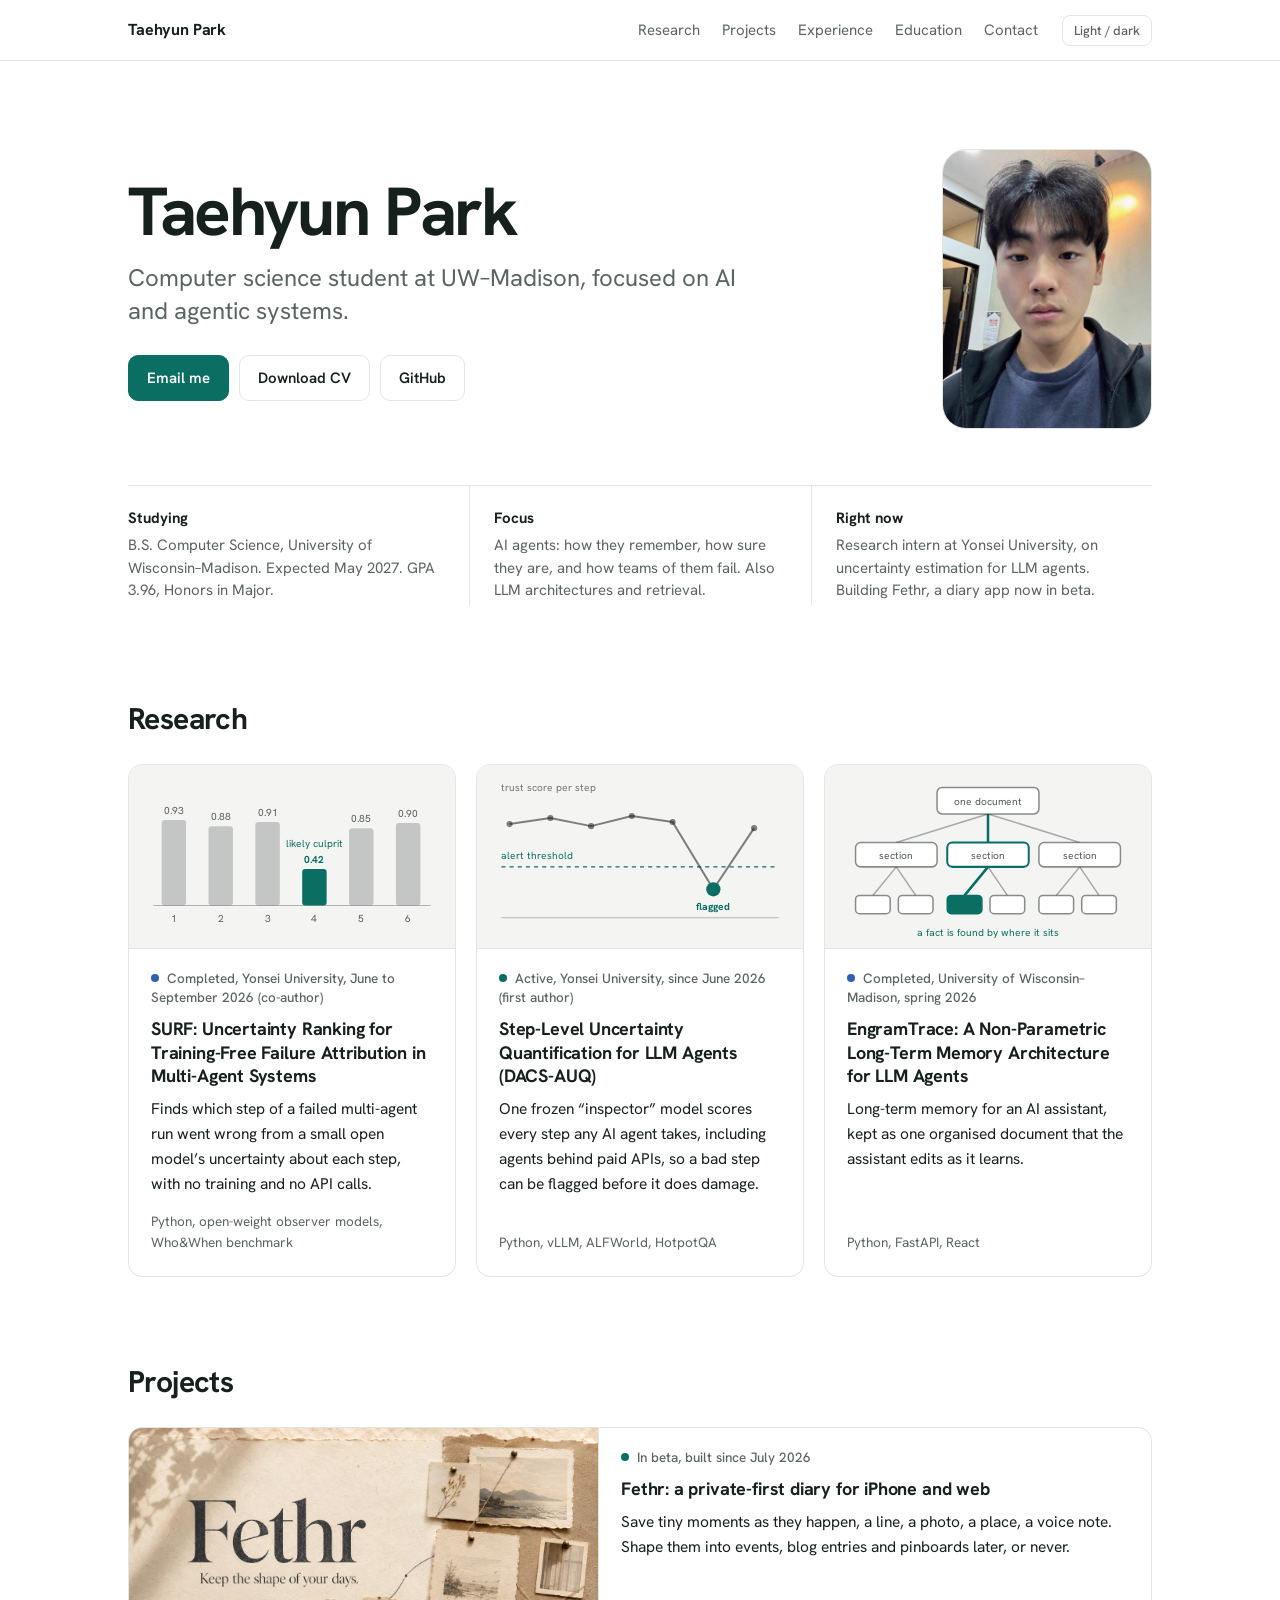
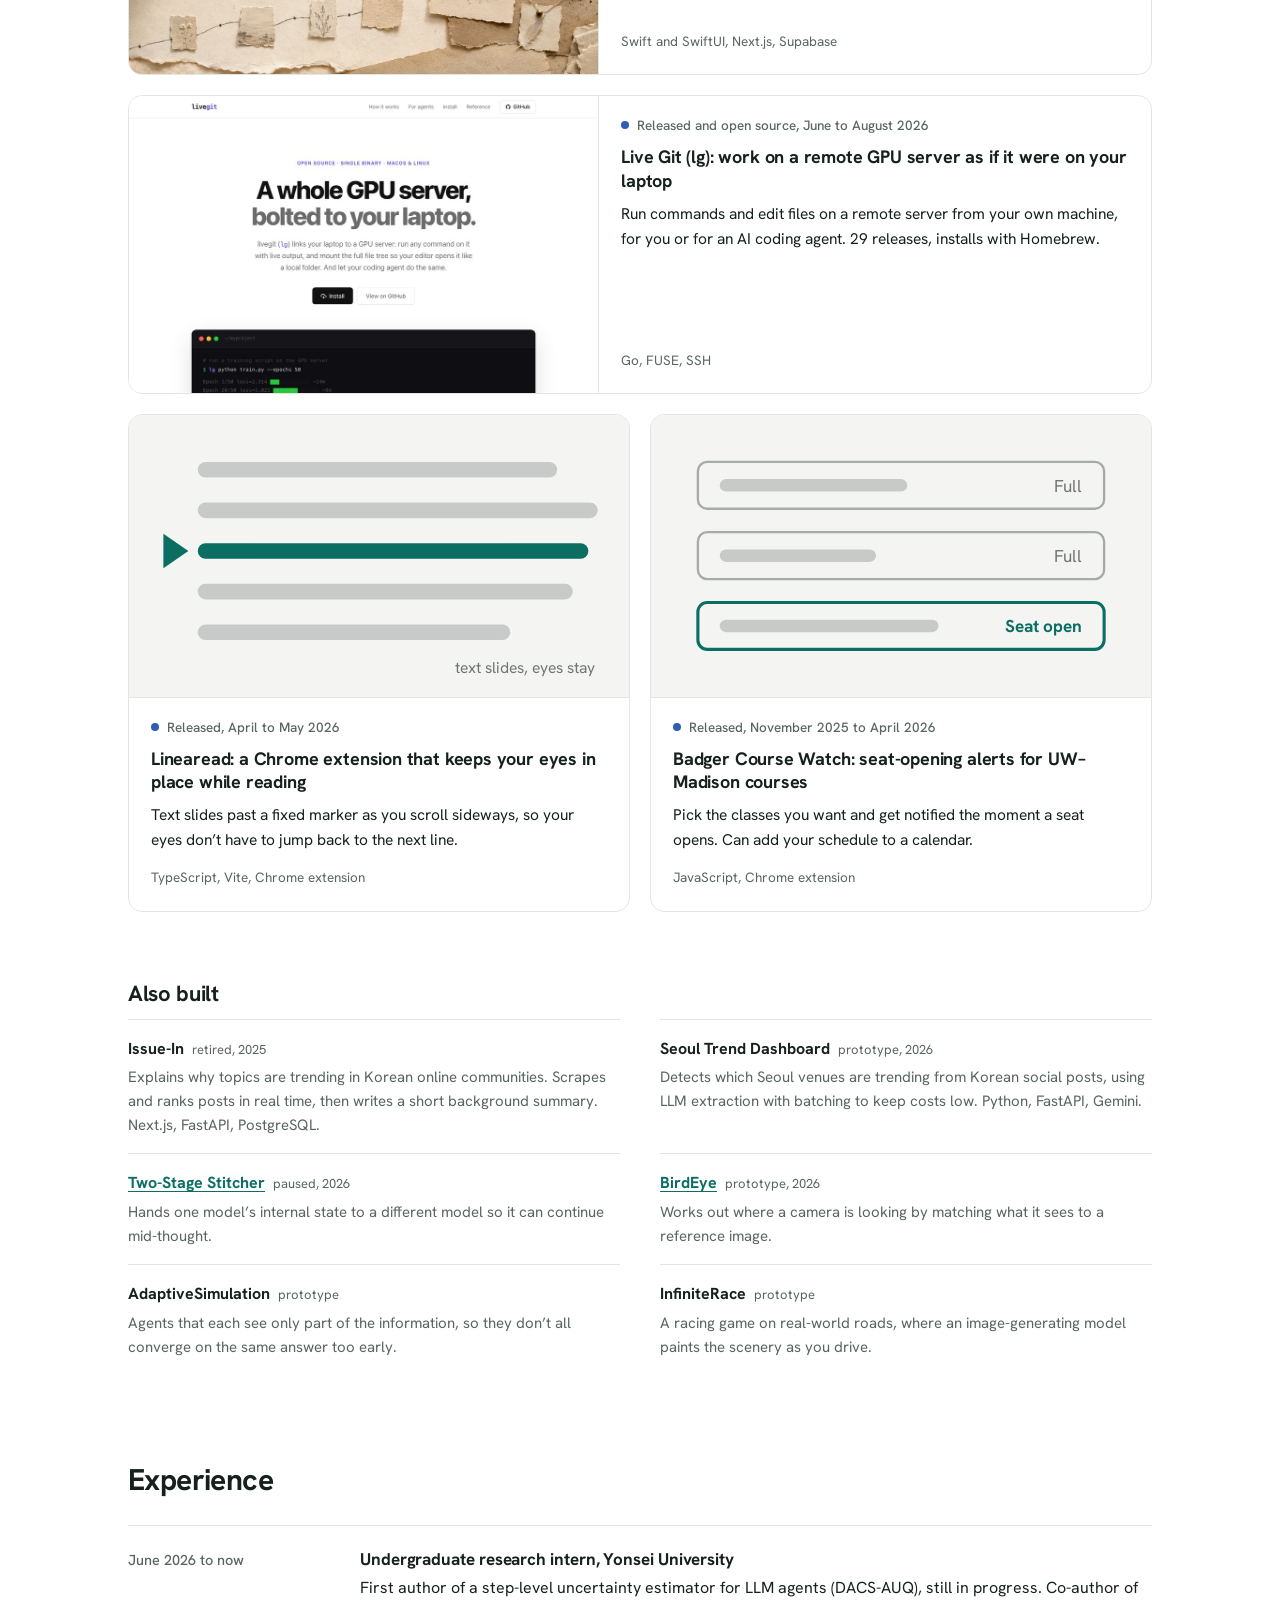
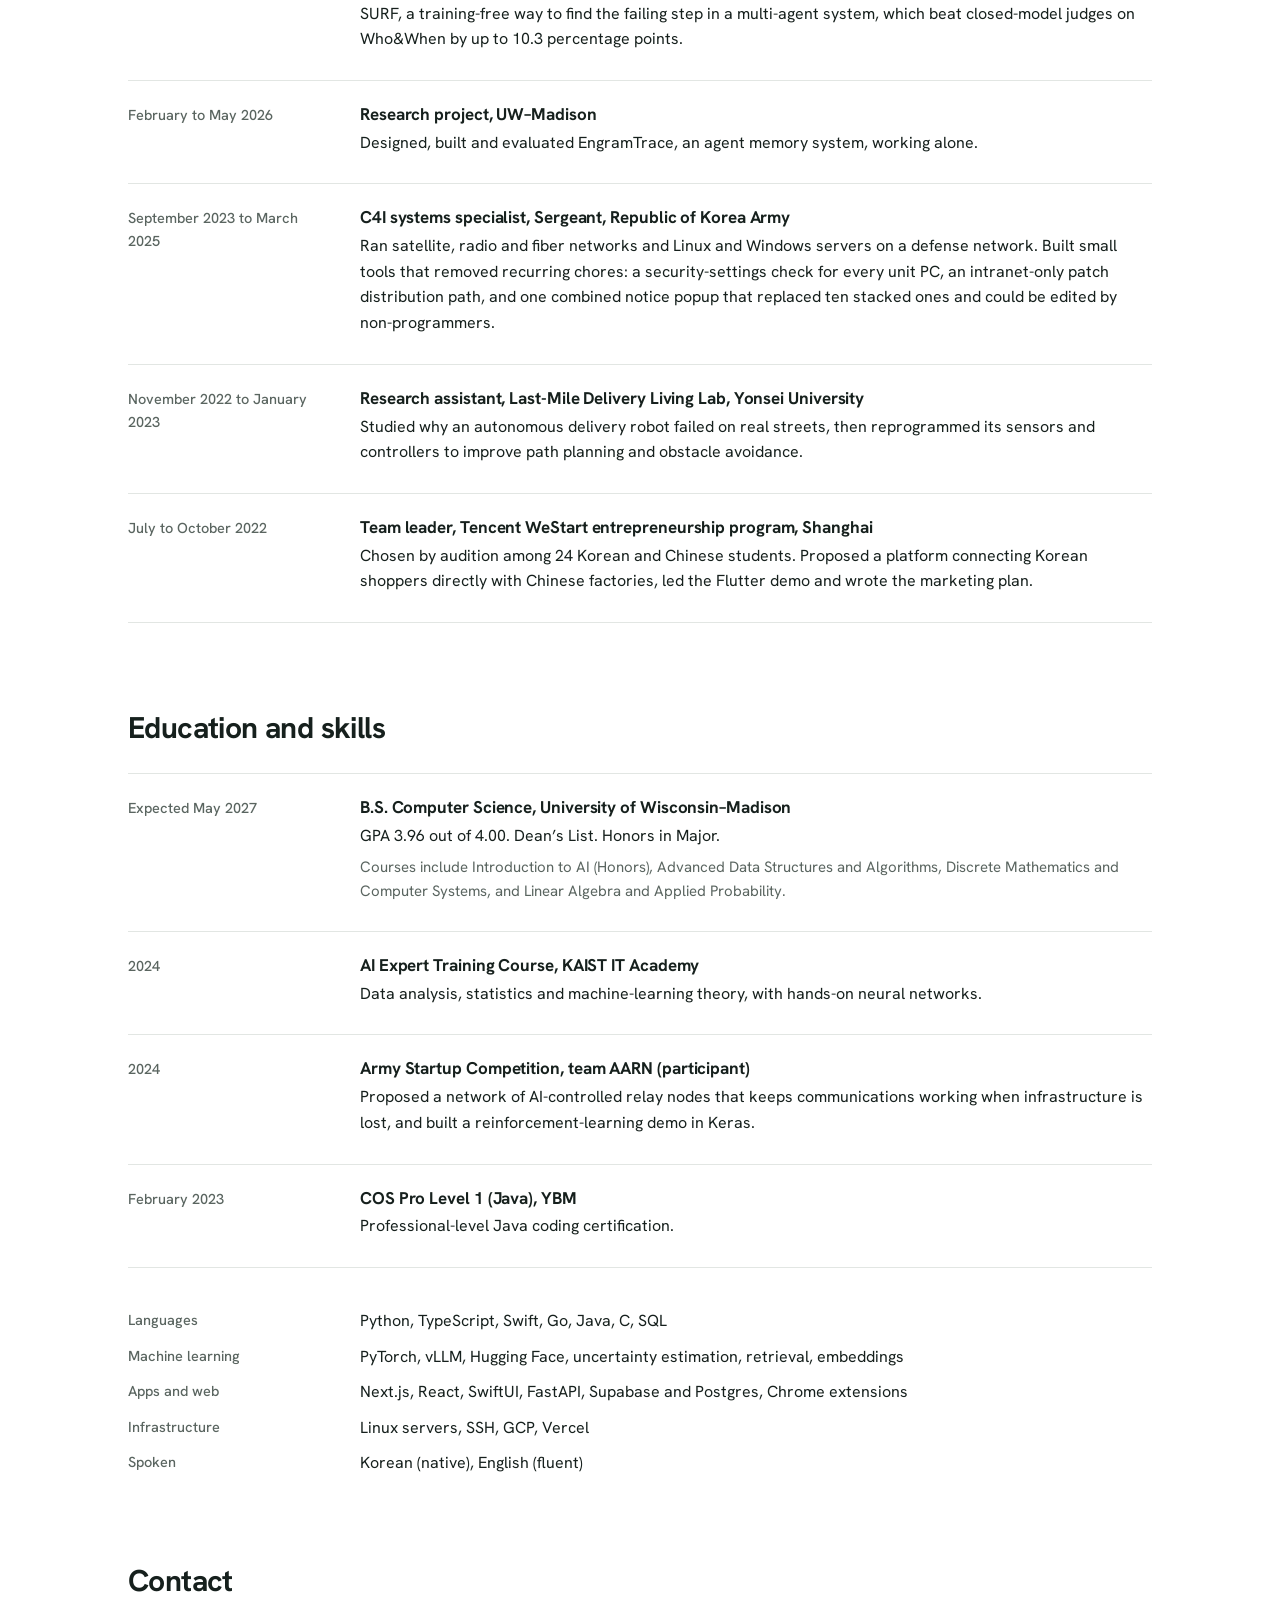
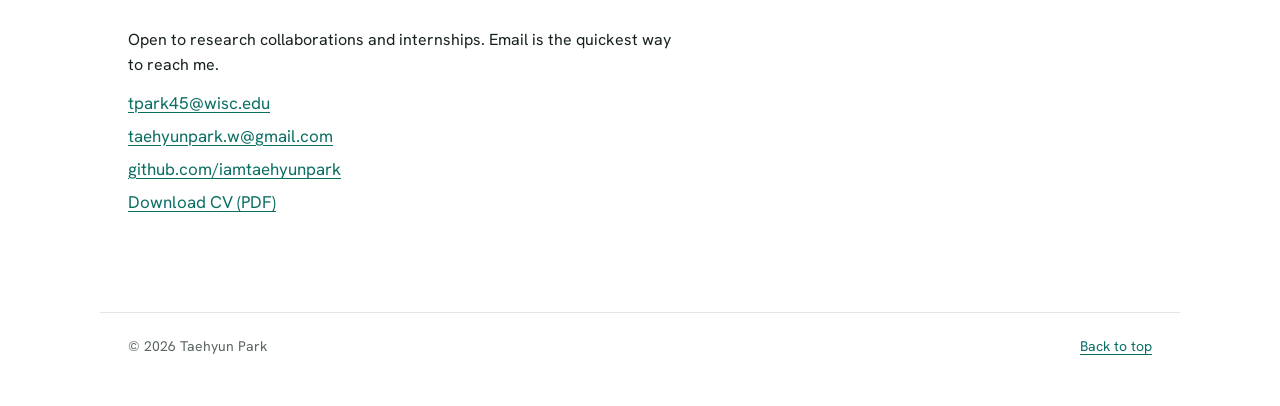
==== index.html @ e0acbca7 "Show full headshot in a 3:4 frame Co-Authored-By: Claude Sonnet 5.5 <noreply@anthropic.com>" ====
<!doctype html>
<html lang="en" class="no-js">
<head>
<meta charset="utf-8">
<meta name="viewport" content="width=device-width, initial-scale=1">
<title>Taehyun Park</title>
<meta name="description" content="Taehyun Park is a computer science student at UW–Madison focused on AI and agentic systems: agent memory, uncertainty and multi-agent failures. He also builds apps and developer tools.">
<meta property="og:title" content="Taehyun Park">
<meta property="og:description" content="Computer science student at UW–Madison focused on AI and agentic systems.">
<meta property="og:type" content="website">
<meta name="theme-color" content="#ffffff" media="(prefers-color-scheme: light)">
<meta name="theme-color" content="#101312" media="(prefers-color-scheme: dark)">
<link rel="icon" href="data:image/svg+xml,%3Csvg xmlns='http://www.w3.org/2000/svg' viewBox='0 0 64 64'%3E%3Crect width='64' height='64' rx='14' fill='%230b6e63'/%3E%3Ctext x='32' y='43' font-family='Arial,sans-serif' font-size='28' font-weight='700' text-anchor='middle' fill='white'%3ETP%3C/text%3E%3C/svg%3E">
<link rel="preconnect" href="https://fonts.googleapis.com">
<link rel="preconnect" href="https://fonts.gstatic.com" crossorigin>
<link rel="stylesheet" href="https://fonts.googleapis.com/css2?family=Hanken+Grotesk:wght@400;500;600;700&display=swap">
<link rel="stylesheet" href="style.css?v=20260929">
<script>
  document.documentElement.classList.remove('no-js');
  try { var t = localStorage.getItem('theme'); if (t) document.documentElement.setAttribute('data-theme', t); } catch (e) {}
</script>
</head>
<body>

<header class="top">
  <div class="wrap top-in">
    <a class="brand" href="#top">Taehyun Park</a>
    <nav aria-label="Sections">
      <a href="#research">Research</a>
      <a href="#projects">Projects</a>
      <a href="#experience">Experience</a>
      <a href="#education">Education</a>
      <a href="#contact">Contact</a>
    </nav>
    <button id="theme" class="theme-btn" aria-label="Switch between light and dark theme">Light / dark</button>
  </div>
</header>

<main id="top">

  <!-- HERO -->
  <section class="hero wrap">
    <div class="hero-text">
      <h1>Taehyun Park</h1>
      <p class="tagline">Computer science student at UW–Madison, focused on AI and agentic systems.</p>
      <p class="cta">
        <a class="btn" href="mailto:tpark45@wisc.edu">Email me</a>
        <a class="btn ghost" href="assets/Taehyun_Park_CV.pdf?v=20260929" download>Download CV</a>
        <a class="btn ghost" href="https://github.com/iamtaehyunpark">GitHub</a>
      </p>
    </div>
    <!-- HEADSHOT: 3:4 portrait photo at assets/headshot.jpg. Until then the "TP" placeholder shows. -->
    <div class="avatar" aria-label="Taehyun Park">
      <span class="avatar-ph" aria-hidden="true">TP</span>
      <img src="assets/headshot.jpg?v=20260929" alt="Portrait of Taehyun Park" width="900" height="1200" onerror="this.remove()">
    </div>

    <dl class="glance">
      <div>
        <dt>Studying</dt>
        <dd>B.S. Computer Science, University of Wisconsin–Madison. Expected May 2027. GPA 3.96, Honors in Major.</dd>
      </div>
      <div>
        <dt>Focus</dt>
        <dd>AI agents: how they remember, how sure they are, and how teams of them fail. Also LLM architectures and retrieval.</dd>
      </div>
      <div>
        <dt>Right now</dt>
        <dd>Research intern at Yonsei University, on uncertainty estimation for LLM agents. Building Fethr, a diary app now in beta.</dd>
      </div>
    </dl>
  </section>

  <!-- RESEARCH -->
  <section id="research" class="wrap">
    <h2>Research</h2>
    <div class="cards">

      <article class="card" id="surf">
        <div class="thumb" aria-hidden="true">
          <svg viewBox="0 0 320 180" role="img" aria-label="Six steps with score bars; the lowest is highlighted">
            <line x1="24" y1="138" x2="296" y2="138" stroke="currentColor" stroke-opacity=".3"/>
            <g fill="currentColor" fill-opacity=".22">
              <rect x="32" y="54" width="24" height="84" rx="3"/>
              <rect x="78" y="60" width="24" height="78" rx="3"/>
              <rect x="124" y="56" width="24" height="82" rx="3"/>
              <rect x="216" y="62" width="24" height="76" rx="3"/>
              <rect x="262" y="57" width="24" height="81" rx="3"/>
            </g>
            <rect x="170" y="102" width="24" height="36" rx="3" fill="var(--accent)"/>
            <g font-size="10" text-anchor="middle" fill="currentColor" fill-opacity=".7">
              <text x="44" y="48">0.93</text><text x="90" y="54">0.88</text><text x="136" y="50">0.91</text>
              <text x="228" y="56">0.85</text><text x="274" y="51">0.90</text>
              <text x="44" y="154">1</text><text x="90" y="154">2</text><text x="136" y="154">3</text>
              <text x="182" y="154">4</text><text x="228" y="154">5</text><text x="274" y="154">6</text>
            </g>
            <text x="182" y="96" font-size="10" font-weight="700" text-anchor="middle" fill="var(--accent)">0.42</text>
            <text x="182" y="80" font-size="10" text-anchor="middle" fill="var(--accent)">likely culprit</text>
          </svg>
        </div>
        <div class="card-body">
          <p class="status"><span class="dot s-shipped"></span>Completed, Yonsei University, June to September 2026 (co-author)</p>
          <h3><button type="button" class="open">SURF: Uncertainty Ranking for Training-Free Failure Attribution in Multi-Agent Systems</button></h3>
          <p class="summary">Finds which step of a failed multi-agent run went wrong from a small open model’s uncertainty about each step, with no training and no API calls.</p>
          <p class="tags">Python, open-weight observer models, Who&amp;When benchmark</p>
        </div>
        <div class="full" hidden>
          <p>When several AI agents work together and the job fails, someone has to work out which step actually broke it. Reading the whole transcript with a very large model is expensive, and training a dedicated model needs many labelled failures.</p>
          <p>SURF uses a fixed, open-weight model as an observer. It scores each step by how likely it is to be fine, and keeps that score instead of rounding it to yes or no. A step rated 51% and one rated 91% both round to “yes” but are very different. Ranking the steps by score points to the shakiest one, with no training and no labelled failures.</p>
          <ul>
            <li>Tested on Who&amp;When, a public set of failed multi-agent runs where humans marked the culprit step.</li>
            <li>Beat judging by a closed frontier model by up to 10.3 percentage points, with no API calls.</li>
            <li>The gain comes from keeping the continuous score: it beats the same observer’s yes/no answer in 51 of 56 settings.</li>
            <li>Holds across different ways of picking the step and different uncertainty measures. A single quick “is this step true?” probability was the strongest and cheapest signal.</li>
          </ul>
        </div>
      </article>

      <article class="card" id="dacs">
        <div class="thumb" aria-hidden="true">
          <svg viewBox="0 0 320 180" role="img" aria-label="A trust score per step dips below an alert threshold">
            <text x="24" y="26" font-size="10" fill="currentColor" fill-opacity=".6">trust score per step</text>
            <line x1="24" y1="150" x2="296" y2="150" stroke="currentColor" stroke-opacity=".3"/>
            <line x1="24" y1="100" x2="296" y2="100" stroke="var(--accent)" stroke-dasharray="4 4"/>
            <text x="24" y="92" font-size="10" fill="var(--accent)">alert threshold</text>
            <polyline points="32,58 72,52 112,60 152,50 192,56 232,122 272,62" fill="none" stroke="currentColor" stroke-opacity=".55" stroke-width="2" stroke-linejoin="round"/>
            <g fill="currentColor" fill-opacity=".55">
              <circle cx="32" cy="58" r="3"/><circle cx="72" cy="52" r="3"/><circle cx="112" cy="60" r="3"/>
              <circle cx="152" cy="50" r="3"/><circle cx="192" cy="56" r="3"/><circle cx="272" cy="62" r="3"/>
            </g>
            <circle cx="232" cy="122" r="7" fill="var(--accent)"/>
            <text x="232" y="142" font-size="10" font-weight="700" text-anchor="middle" fill="var(--accent)">flagged</text>
          </svg>
        </div>
        <div class="card-body">
          <p class="status"><span class="dot s-active"></span>Active, Yonsei University, since June 2026 (first author)</p>
          <h3><button type="button" class="open">Step-Level Uncertainty Quantification for LLM Agents (DACS-AUQ)</button></h3>
          <p class="summary">One frozen “inspector” model scores every step any AI agent takes, including agents behind paid APIs, so a bad step can be flagged before it does damage.</p>
          <p class="tags">Python, vLLM, ALFWorld, HotpotQA</p>
        </div>
        <div class="full" hidden>
          <p>An AI agent finishes a task in many small steps: look something up, click a button, run a command. Sometimes step 6 quietly goes wrong and everything after it is wasted. The goal is a warning light that comes on before a bad step is taken.</p>
          <p>The obvious approach is to ask the agent how sure it is, but what “sure” means changes from one model to the next. Instead, a separate, fixed model acts as an inspector. It reads each step of any agent in a single pass, with no training, and gives it a trust score. It is calibrated once and then reused across agents, like a second pair of eyes that doesn’t share the agent’s blind spots.</p>
          <ul>
            <li>Built and released a corpus of about 62,000 labelled steps from 6 model families on household tasks in a text world (ALFWorld) and multi-part questions (HotpotQA), under three definitions of “error”.</li>
            <li>No agent’s own confidence signal carried over to other agents, and judging whole runs is confounded by how long the run is.</li>
            <li>Caught mistakes better than the agents’ own self-checks in 10 of 11 settings, at about 1/100 the cost of using GPT-4o as the judge. The gain splits into the inspector’s skill and a measured tendency of agents to be lenient on themselves.</li>
            <li>Chooses when to raise the alarm for a new agent without any labelled mistakes from that agent: 12 of 16 held-out tests landed within tolerance across four inspector types.</li>
          </ul>
          <p class="full-links"><a href="https://github.com/iamtaehyunpark/DACS-AUQ">Code and results</a></p>
        </div>
      </article>

      <article class="card" id="engram">
        <div class="thumb" aria-hidden="true">
          <svg viewBox="0 0 320 180" role="img" aria-label="A knowledge document organised as a tree, with one path highlighted">
            <g fill="none" stroke="currentColor" stroke-opacity=".35" stroke-width="1.5">
              <path d="M160 48 L70 76 M160 48 L160 76 M160 48 L250 76"/>
              <path d="M70 100 L47 128 M70 100 L89 128 M160 100 L137 128 M160 100 L179 128 M250 100 L227 128 M250 100 L269 128"/>
            </g>
            <path d="M160 48 L160 76 M160 100 L137 128" fill="none" stroke="var(--accent)" stroke-width="2.5"/>
            <g fill="var(--bg)" stroke="currentColor" stroke-opacity=".5" stroke-width="1.5">
              <rect x="110" y="22" width="100" height="26" rx="5"/>
              <rect x="30" y="76" width="80" height="24" rx="5"/>
              <rect x="120" y="76" width="80" height="24" rx="5" stroke="var(--accent)" stroke-opacity="1" stroke-width="2"/>
              <rect x="210" y="76" width="80" height="24" rx="5"/>
              <rect x="30" y="128" width="34" height="18" rx="4"/><rect x="72" y="128" width="34" height="18" rx="4"/>
              <rect x="120" y="128" width="34" height="18" rx="4" fill="var(--accent)" stroke="var(--accent)" stroke-opacity="1"/><rect x="162" y="128" width="34" height="18" rx="4"/>
              <rect x="210" y="128" width="34" height="18" rx="4"/><rect x="252" y="128" width="34" height="18" rx="4"/>
            </g>
            <g font-size="10" text-anchor="middle" fill="currentColor" fill-opacity=".75">
              <text x="160" y="39">one document</text>
              <text x="70" y="92">section</text><text x="160" y="92">section</text><text x="250" y="92">section</text>
            </g>
            <text x="160" y="168" font-size="10" text-anchor="middle" fill="var(--accent)">a fact is found by where it sits</text>
          </svg>
        </div>
        <div class="card-body">
          <p class="status"><span class="dot s-shipped"></span>Completed, University of Wisconsin–Madison, spring 2026</p>
          <h3><button type="button" class="open">EngramTrace: A Non-Parametric Long-Term Memory Architecture for LLM Agents</button></h3>
          <p class="summary">Long-term memory for an AI assistant, kept as one organised document that the assistant edits as it learns.</p>
          <p class="tags">Python, FastAPI, React</p>
        </div>
        <div class="full" hidden>
          <p>Chat assistants forget. The usual fix, retrieval, chops knowledge into separate snippets and searches them, which loses how ideas relate. EngramTrace works more like a well-kept notebook: everything the assistant knows lives in one organised web document with chapters and sections. As conversations come in, the assistant files new facts in the right place, removes what is out of date, and, after a long idle stretch, tidies the whole notebook, a bit like sleep does for us.</p>
          <ul>
            <li>Because it is one document, the assistant sees the whole structure at once and places new knowledge in a fixed number of model calls.</li>
            <li>A note is found partly by where it sits: each carries some of the meaning of the headings above it, so the same sentence means different things under “Login” and “Data formats”.</li>
            <li>The memory opens in any browser, so a person can read and correct it.</li>
            <li>Tested on all 2,417 questions of MuSiQue, a hard multi-step question benchmark, feeding every passage through the live memory first: 0.646 answer F1 and 0.515 exact match, using open models on a single GPU. Comparisons with plain retrieval baselines are still to come.</li>
          </ul>
          <p class="full-links"><a href="https://github.com/iamtaehyunpark/EngramTrace">Code</a></p>
        </div>
      </article>

    </div>
  </section>

  <!-- PROJECTS -->
  <section id="projects" class="wrap">
    <h2>Projects</h2>
    <div class="cards">

      <article class="card wide" id="fethr">
        <div class="thumb photo"><img src="assets/fethr.jpg?v=20260920001847" alt="Fethr: Keep the shape of your days" width="1200" height="630" loading="lazy"></div>
        <div class="card-body">
          <p class="status"><span class="dot s-active"></span>In beta, built since July 2026</p>
          <h3><button type="button" class="open">Fethr: a private-first diary for iPhone and web</button></h3>
          <p class="summary">Save tiny moments as they happen, a line, a photo, a place, a voice note. Shape them into events, blog entries and pinboards later, or never.</p>
          <p class="tags">Swift and SwiftUI, Next.js, Supabase</p>
        </div>
        <div class="full" hidden>
          <p>Most journaling asks you to write something worth publishing before it saves anything, so most small moments never get saved: a sentence you thought on a walk, a photo that caught a mood, the café you stepped into. Fethr turns that around: record first, shape it later. Pieces land on one private timeline with no title and no form. Weeks later you can group them into an event, start a blog entry from them, or arrange them on a pinboard.</p>
          <ul>
            <li><b>Private by default.</b> The timeline has no likes, comments or audience. Only what you deliberately write or broadcast reaches anyone.</li>
            <li><b>No blank page.</b> Select moments from your timeline and they become the first draft of a blog entry.</li>
            <li><b>A pinboard like a room you decorate.</b> Move, resize and rotate photos, text and stickers, and share a link with a guestbook and a soundtrack.</li>
            <li><b>Share a day, not a feed.</b> A broadcast lets close friends walk through your day for 24 hours, then it disappears.</li>
            <li>Works offline, has Home Screen widgets, and speaks English and Korean.</li>
            <li>Native iPhone app and web app on one backend, with over 2,300 automated tests.</li>
          </ul>
          <figure class="full-shot"><img src="assets/fethr-app.jpg?v=20260920001847" alt="Fethr on iPhone: a monthly summary of visited places, with demo data" width="404" height="559" loading="lazy"><figcaption>Monthly places summary on iPhone (demo data)</figcaption></figure>
          <p class="full-links"><a href="https://fet.hr">fet.hr</a> <span class="muted">The code is private.</span></p>
        </div>
      </article>

      <article class="card wide" id="livegit">
        <div class="thumb photo"><img src="assets/livegit.jpg?v=20260920001847" alt="The Live Git landing page: A whole GPU server, bolted to your laptop" width="1000" height="633" loading="lazy"></div>
        <div class="card-body">
          <p class="status"><span class="dot s-shipped"></span>Released and open source, June to August 2026</p>
          <h3><button type="button" class="open">Live Git (lg): work on a remote GPU server as if it were on your laptop</button></h3>
          <p class="summary">Run commands and edit files on a remote server from your own machine, for you or for an AI coding agent. 29 releases, installs with Homebrew.</p>
          <p class="tags">Go, FUSE, SSH</p>
        </div>
        <div class="full" hidden>
          <p>Working on a GPU server usually means logging in over SSH, copying files back and forth, and babysitting long training runs. Live Git fixes the three worst parts, so the server feels like part of your laptop.</p>
          <ul>
            <li><b>Run anything there.</b> Type <code>lg</code> before a command and it runs on the server with live output, colours, progress bars and Ctrl-C, exactly as if it were local.</li>
            <li><b>Edit here.</b> <code>lg mount</code> makes the server’s project appear as a normal folder, instantly, even for huge ones. Files download when opened, and saves reach the server in milliseconds.</li>
            <li><b>Leave long runs alone.</b> <code>lg run -d</code> detaches a job so it keeps going when your laptop sleeps or the connection drops.</li>
          </ul>
          <p><b>Made for AI agents too.</b> A coding agent can’t answer a two-factor login prompt or live inside a remote shell. Live Git gives it real local files to read and edit, and one command to run things on the server. <code>lg init</code> writes an instruction file so the agent knows how to use it from its first prompt, so the loop of fix, retrain and read the results can run without a person in the middle.</p>
          <p class="full-links"><a href="https://iamtaehyunpark.github.io/livegit/">Landing page with the full walkthrough</a> <a href="https://github.com/iamtaehyunpark/livegit">Code</a></p>
        </div>
      </article>

      <article class="card" id="linearead">
        <div class="thumb" aria-hidden="true">
          <svg viewBox="0 0 320 180" role="img" aria-label="Lines of text sliding past a fixed marker">
            <g fill="currentColor" fill-opacity=".2">
              <rect x="44" y="30" width="230" height="10" rx="5"/>
              <rect x="44" y="56" width="256" height="10" rx="5"/>
              <rect x="44" y="108" width="240" height="10" rx="5"/>
              <rect x="44" y="134" width="200" height="10" rx="5"/>
            </g>
            <rect x="44" y="82" width="250" height="10" rx="5" fill="var(--accent)"/>
            <path d="M22 76 L38 87 L22 98 Z" fill="var(--accent)"/>
            <text x="298" y="165" font-size="10" text-anchor="end" fill="currentColor" fill-opacity=".6">text slides, eyes stay</text>
          </svg>
        </div>
        <div class="card-body">
          <p class="status"><span class="dot s-shipped"></span>Released, April to May 2026</p>
          <h3><button type="button" class="open">Linearead: a Chrome extension that keeps your eyes in place while reading</button></h3>
          <p class="summary">Text slides past a fixed marker as you scroll sideways, so your eyes don’t have to jump back to the next line.</p>
          <p class="tags">TypeScript, Vite, Chrome extension</p>
        </div>
        <div class="full" hidden>
          <p>When you read, your eyes reach the end of a line and swing back to the start of the next. Linearead slides the text past a fixed marker as you scroll sideways, so your eyes stay in one place. It works on any web page and is listed on the Chrome Web Store.</p>
          <p class="full-links"><a href="https://chromewebstore.google.com/detail/fpeagiabbikiiabchkmacdilmepjfahf">Chrome Web Store</a> <a href="https://github.com/iamtaehyunpark/linearead">Code</a></p>
        </div>
      </article>

      <article class="card" id="badger">
        <div class="thumb" aria-hidden="true">
          <svg viewBox="0 0 320 180" role="img" aria-label="Course list where one full class becomes open">
            <g fill="none" stroke="currentColor" stroke-opacity=".35" stroke-width="1.5">
              <rect x="30" y="30" width="260" height="30" rx="6"/>
              <rect x="30" y="75" width="260" height="30" rx="6"/>
            </g>
            <rect x="30" y="120" width="260" height="30" rx="6" fill="none" stroke="var(--accent)" stroke-width="2"/>
            <g fill="currentColor" fill-opacity=".2">
              <rect x="44" y="41" width="120" height="8" rx="4"/><rect x="44" y="86" width="100" height="8" rx="4"/><rect x="44" y="131" width="140" height="8" rx="4"/>
            </g>
            <g font-size="11" text-anchor="end" fill="currentColor" fill-opacity=".6">
              <text x="276" y="49">Full</text><text x="276" y="94">Full</text>
            </g>
            <text x="276" y="139" font-size="11" font-weight="700" text-anchor="end" fill="var(--accent)">Seat open</text>
          </svg>
        </div>
        <div class="card-body">
          <p class="status"><span class="dot s-shipped"></span>Released, November 2025 to April 2026</p>
          <h3><button type="button" class="open">Badger Course Watch: seat-opening alerts for UW–Madison courses</button></h3>
          <p class="summary">Pick the classes you want and get notified the moment a seat opens. Can add your schedule to a calendar.</p>
          <p class="tags">JavaScript, Chrome extension</p>
        </div>
        <div class="full" hidden>
          <p>A Chrome extension for UW–Madison students. Pick the classes you want, and it tells you when a seat opens in a full class. It can also export your schedule to a calendar.</p>
          <p class="full-links"><a href="https://github.com/iamtaehyunpark/seatnoti">Code</a></p>
        </div>
      </article>

    </div>

    <h3 class="sub">Also built</h3>
    <ul class="also">
      <li><b>Issue-In</b><span class="state">retired, 2025</span><p>Explains why topics are trending in Korean online communities. Scrapes and ranks posts in real time, then writes a short background summary. Next.js, FastAPI, PostgreSQL.</p></li>
      <li><b>Seoul Trend Dashboard</b><span class="state">prototype, 2026</span><p>Detects which Seoul venues are trending from Korean social posts, using LLM extraction with batching to keep costs low. Python, FastAPI, Gemini.</p></li>
      <li><b><a href="https://github.com/iamtaehyunpark/two-stage-stitcher">Two-Stage Stitcher</a></b><span class="state">paused, 2026</span><p>Hands one model’s internal state to a different model so it can continue mid-thought.</p></li>
      <li><b><a href="https://github.com/iamtaehyunpark/birdeye">BirdEye</a></b><span class="state">prototype, 2026</span><p>Works out where a camera is looking by matching what it sees to a reference image.</p></li>
      <li><b>AdaptiveSimulation</b><span class="state">prototype</span><p>Agents that each see only part of the information, so they don’t all converge on the same answer too early.</p></li>
      <li><b>InfiniteRace</b><span class="state">prototype</span><p>A racing game on real-world roads, where an image-generating model paints the scenery as you drive.</p></li>
    </ul>
  </section>

  <!-- EXPERIENCE -->
  <section id="experience" class="wrap">
    <h2>Experience</h2>
    <div class="timeline">
      <div class="row">
        <p class="when">June 2026 to now</p>
        <div><h3>Undergraduate research intern, Yonsei University</h3>
          <p>First author of a step-level uncertainty estimator for LLM agents (DACS-AUQ), still in progress. Co-author of SURF, a training-free way to find the failing step in a multi-agent system, which beat closed-model judges on Who&amp;When by up to 10.3 percentage points.</p></div>
      </div>
      <div class="row">
        <p class="when">February to May 2026</p>
        <div><h3>Research project, UW–Madison</h3>
          <p>Designed, built and evaluated EngramTrace, an agent memory system, working alone.</p></div>
      </div>
      <div class="row">
        <p class="when">September 2023 to March 2025</p>
        <div><h3>C4I systems specialist, Sergeant, Republic of Korea Army</h3>
          <p>Ran satellite, radio and fiber networks and Linux and Windows servers on a defense network. Built small tools that removed recurring chores: a security-settings check for every unit PC, an intranet-only patch distribution path, and one combined notice popup that replaced ten stacked ones and could be edited by non-programmers.</p></div>
      </div>
      <div class="row">
        <p class="when">November 2022 to January 2023</p>
        <div><h3>Research assistant, Last-Mile Delivery Living Lab, Yonsei University</h3>
          <p>Studied why an autonomous delivery robot failed on real streets, then reprogrammed its sensors and controllers to improve path planning and obstacle avoidance.</p></div>
      </div>
      <div class="row">
        <p class="when">July to October 2022</p>
        <div><h3>Team leader, Tencent WeStart entrepreneurship program, Shanghai</h3>
          <p>Chosen by audition among 24 Korean and Chinese students. Proposed a platform connecting Korean shoppers directly with Chinese factories, led the Flutter demo and wrote the marketing plan.</p></div>
      </div>
    </div>
  </section>

  <!-- EDUCATION -->
  <section id="education" class="wrap">
    <h2>Education and skills</h2>
    <div class="timeline">
      <div class="row">
        <p class="when">Expected May 2027</p>
        <div><h3>B.S. Computer Science, University of Wisconsin–Madison</h3>
          <p>GPA 3.96 out of 4.00. Dean’s List. Honors in Major.</p>
          <p class="muted">Courses include Introduction to AI (Honors), Advanced Data Structures and Algorithms, Discrete Mathematics and Computer Systems, and Linear Algebra and Applied Probability.</p></div>
      </div>
      <div class="row">
        <p class="when">2024</p>
        <div><h3>AI Expert Training Course, KAIST IT Academy</h3>
          <p>Data analysis, statistics and machine-learning theory, with hands-on neural networks.</p></div>
      </div>
      <div class="row">
        <p class="when">2024</p>
        <div><h3>Army Startup Competition, team AARN (participant)</h3>
          <p>Proposed a network of AI-controlled relay nodes that keeps communications working when infrastructure is lost, and built a reinforcement-learning demo in Keras.</p></div>
      </div>
      <div class="row">
        <p class="when">February 2023</p>
        <div><h3>COS Pro Level 1 (Java), YBM</h3>
          <p>Professional-level Java coding certification.</p></div>
      </div>
    </div>

    <dl class="skills">
      <dt>Languages</dt><dd>Python, TypeScript, Swift, Go, Java, C, SQL</dd>
      <dt>Machine learning</dt><dd>PyTorch, vLLM, Hugging Face, uncertainty estimation, retrieval, embeddings</dd>
      <dt>Apps and web</dt><dd>Next.js, React, SwiftUI, FastAPI, Supabase and Postgres, Chrome extensions</dd>
      <dt>Infrastructure</dt><dd>Linux servers, SSH, GCP, Vercel</dd>
      <dt>Spoken</dt><dd>Korean (native), English (fluent)</dd>
    </dl>
  </section>

  <!-- CONTACT -->
  <section id="contact" class="wrap">
    <h2>Contact</h2>
    <p class="contact-lead">Open to research collaborations and internships. Email is the quickest way to reach me.</p>
    <ul class="contact">
      <li><a href="mailto:tpark45@wisc.edu">tpark45@wisc.edu</a></li>
      <li><a href="mailto:taehyunpark.w@gmail.com">taehyunpark.w@gmail.com</a></li>
      <li><a href="https://github.com/iamtaehyunpark">github.com/iamtaehyunpark</a></li>
      <li><a href="assets/Taehyun_Park_CV.pdf?v=20260929" download>Download CV (PDF)</a></li>
    </ul>
  </section>

</main>

<footer class="wrap foot">
  <span>© <span id="yr">2026</span> Taehyun Park</span>
  <a href="#top">Back to top</a>
</footer>

<dialog id="modal" aria-labelledby="modal-title">
  <div class="modal-in">
    <button type="button" class="modal-x" aria-label="Close">Close</button>
    <p id="modal-status" class="status"></p>
    <h3 id="modal-title"></h3>
    <div id="modal-body" class="modal-body"></div>
  </div>
</dialog>

<script src="script.js?v=20260920001847"></script>
</body>
</html>
---- style.css ----
:root {
  --bg: #ffffff;
  --panel: #f4f5f3;
  --ink: #16201d;
  --muted: #5a6560;
  --line: #e2e6e3;
  --accent: #0b6e63;
  --accent-ink: #ffffff;
  --st-active: #0b6e63;
  --st-shipped: #2f5fb3;
  --st-proto: #b26b00;
  --st-paused: #7c8580;
  --st-retired: #a5aca8;
  --sans: "Hanken Grotesk", -apple-system, BlinkMacSystemFont, "Segoe UI", "Noto Sans KR", Arial, sans-serif;
}
@media (prefers-color-scheme: dark) {
  :root:not([data-theme="light"]) {
    --bg: #101312; --panel: #181c1b; --ink: #e8ece9; --muted: #9aa5a0; --line: #272d2b;
    --accent: #5fc9b5; --accent-ink: #0a1210;
    --st-active: #5fc9b5; --st-shipped: #8fb1ee; --st-proto: #e6b155; --st-paused: #8b958f; --st-retired: #6b746f;
  }
}
:root[data-theme="dark"] {
  --bg: #101312; --panel: #181c1b; --ink: #e8ece9; --muted: #9aa5a0; --line: #272d2b;
  --accent: #5fc9b5; --accent-ink: #0a1210;
  --st-active: #5fc9b5; --st-shipped: #8fb1ee; --st-proto: #e6b155; --st-paused: #8b958f; --st-retired: #6b746f;
}

* { box-sizing: border-box; }
html { scroll-behavior: smooth; scroll-padding-top: 72px; }
body { margin: 0; background: var(--bg); color: var(--ink); font: 16px/1.6 var(--sans); -webkit-font-smoothing: antialiased; }
a { color: var(--accent); text-underline-offset: 3px; }
a:focus-visible, button:focus-visible { outline: 2px solid var(--accent); outline-offset: 3px; border-radius: 4px; }
code { font-family: ui-monospace, SFMono-Regular, Menlo, Consolas, monospace; font-size: 0.88em; background: var(--panel); padding: 1px 5px; border-radius: 4px; }
.wrap { max-width: 1080px; margin: 0 auto; padding: 0 28px; }
.muted { color: var(--muted); }

/* top bar */
.top { position: sticky; top: 0; z-index: 20; background: color-mix(in srgb, var(--bg) 90%, transparent); backdrop-filter: blur(8px); border-bottom: 1px solid var(--line); }
.top-in { display: flex; align-items: center; gap: 24px; height: 60px; }
.brand { font-weight: 700; color: var(--ink); text-decoration: none; letter-spacing: -0.01em; }
.top nav { display: flex; gap: 22px; margin-left: auto; font-size: 15px; }
.top nav a { color: var(--muted); text-decoration: none; }
.top nav a:hover { color: var(--ink); }
.theme-btn { font: 500 13px var(--sans); color: var(--muted); background: none; border: 1px solid var(--line); border-radius: 8px; padding: 6px 11px; cursor: pointer; }
.theme-btn:hover { color: var(--ink); border-color: var(--muted); }

/* hero */
.hero { display: grid; grid-template-columns: minmax(0, 1fr) 200px; gap: 8px 48px; align-items: center; padding-top: 72px; padding-bottom: 8px; }
.hero h1 { font-size: clamp(44px, 7vw, 68px); line-height: 1.02; letter-spacing: -0.035em; font-weight: 700; margin: 0 0 16px; }
.tagline { font-size: clamp(19px, 2.4vw, 24px); line-height: 1.35; margin: 0 0 28px; color: var(--muted); max-width: 26em; }
.cta { display: flex; flex-wrap: wrap; gap: 10px; margin: 0; }
.btn { display: inline-block; padding: 10px 18px; border-radius: 10px; background: var(--accent); color: var(--accent-ink); font-weight: 600; font-size: 15px; text-decoration: none; border: 1px solid var(--accent); }
.btn:hover { filter: brightness(1.1); }
.btn.ghost { background: transparent; color: var(--ink); border-color: var(--line); }
.btn.ghost:hover { border-color: var(--muted); filter: none; }
.avatar { position: relative; width: 210px; height: 280px; border-radius: 24px; overflow: hidden; background: var(--panel); border: 1px solid var(--line); display: grid; place-items: center; justify-self: end; }
.avatar-ph { font-size: 56px; font-weight: 700; color: var(--accent); letter-spacing: -0.02em; }
.avatar img { position: absolute; inset: 0; width: 100%; height: 100%; object-fit: cover; }
.glance { grid-column: 1 / -1; display: grid; grid-template-columns: repeat(3, minmax(0, 1fr)); gap: 0; margin: 48px 0 0; border-top: 1px solid var(--line); }
.glance > div { padding: 20px 24px 4px 0; }
.glance > div + div { padding-left: 24px; border-left: 1px solid var(--line); }
.glance dt { font-weight: 700; font-size: 15px; margin: 0 0 4px; }
.glance dd { margin: 0; color: var(--muted); font-size: 15px; line-height: 1.5; }

/* sections */
section.wrap { padding-top: 88px; }
h2 { font-size: 30px; line-height: 1.15; letter-spacing: -0.02em; font-weight: 700; margin: 0 0 28px; }
h3 { margin: 0; }

/* cards */
.cards { display: grid; grid-template-columns: repeat(2, minmax(0, 1fr)); gap: 20px; }
#research .cards { grid-template-columns: repeat(3, minmax(0, 1fr)); }
.card { position: relative; display: flex; flex-direction: column; background: var(--bg); border: 1px solid var(--line); border-radius: 14px; overflow: hidden; transition: border-color .15s; }
.card:hover { border-color: var(--muted); }
.card.wide { grid-column: 1 / -1; flex-direction: row; }
.thumb { background: var(--panel); color: var(--ink); border-bottom: 1px solid var(--line); display: grid; place-items: center; }
.thumb svg { display: block; width: 100%; height: 100%; }
.thumb:not(.photo) { aspect-ratio: 16 / 9; }
#projects .card:not(.wide) .thumb { aspect-ratio: 16 / 7; }
.thumb.photo { padding: 0; }
.thumb.photo img { display: block; width: 100%; height: 100%; object-fit: cover; }
.card.wide .thumb { flex: 0 0 46%; border-bottom: 0; border-right: 1px solid var(--line); }
.card-body { padding: 20px 22px 22px; display: flex; flex-direction: column; flex: 1; }
.status { margin: 0 0 10px; font-size: 13.5px; font-weight: 500; color: var(--muted); line-height: 1.4; }
.dot { display: inline-block; width: 8px; height: 8px; border-radius: 50%; margin-right: 8px; transform: translateY(-1px); }
.s-active { background: var(--st-active); }
.s-shipped { background: var(--st-shipped); }
.s-proto { background: var(--st-proto); }
.s-paused { background: var(--st-paused); }
.s-retired { background: var(--st-retired); }
.card h3 { font-size: 18px; line-height: 1.3; letter-spacing: -0.01em; font-weight: 700; margin-bottom: 10px; }
.open { all: unset; cursor: pointer; }
.open::after { content: ""; position: absolute; inset: 0; }
.open:focus-visible { outline: 2px solid var(--accent); outline-offset: 4px; border-radius: 4px; }
.summary { margin: 0 0 14px; color: var(--ink); font-size: 15.5px; }
.tags { margin: auto 0 0; color: var(--muted); font-size: 13.5px; }

/* also built */
h3.sub { font-size: 22px; letter-spacing: -0.015em; margin: 64px 0 8px; }
.also { list-style: none; margin: 0; padding: 0; display: grid; grid-template-columns: repeat(2, minmax(0, 1fr)); gap: 0 40px; }
.also li { padding: 16px 0; border-top: 1px solid var(--line); }
.also b { font-weight: 700; }
.also b a { text-decoration-thickness: 1px; }
.also p { margin: 4px 0 0; color: var(--muted); font-size: 15px; }
.state { margin-left: 8px; font-size: 13px; color: var(--muted); }

/* timeline rows */
.timeline .row { display: grid; grid-template-columns: 200px minmax(0, 1fr); gap: 4px 32px; padding: 22px 0; border-top: 1px solid var(--line); }
.timeline .row:last-child { border-bottom: 1px solid var(--line); }
.when { margin: 3px 0 0; color: var(--muted); font-size: 14.5px; font-weight: 500; }
.timeline h3 { font-size: 17px; line-height: 1.35; letter-spacing: -0.005em; margin-bottom: 4px; }
.timeline p { margin: 0 0 6px; }
.timeline .muted { font-size: 15px; }
.skills { display: grid; grid-template-columns: 200px minmax(0, 1fr); gap: 10px 32px; margin: 40px 0 0; }
.skills dt { color: var(--muted); font-size: 14.5px; font-weight: 500; }
.skills dd { margin: 0; }

.contact-lead { margin: 0 0 12px; max-width: 34em; }
.contact { list-style: none; padding: 0; margin: 0; }
.contact li { margin: 6px 0; font-size: 17px; }
.foot { display: flex; justify-content: space-between; margin-top: 96px; padding-top: 22px; padding-bottom: 48px; border-top: 1px solid var(--line); color: var(--muted); font-size: 14px; }

/* details dialog */
dialog { border: 1px solid var(--line); border-radius: 16px; padding: 0; width: min(720px, calc(100vw - 32px)); max-height: calc(100vh - 48px); background: var(--bg); color: var(--ink); }
dialog::backdrop { background: rgb(10 14 13 / 0.55); }
.modal-in { padding: 28px 32px 32px; position: relative; }
.modal-x { position: absolute; top: 18px; right: 20px; font: 500 13px var(--sans); color: var(--muted); background: none; border: 1px solid var(--line); border-radius: 8px; padding: 5px 10px; cursor: pointer; }
.modal-x:hover { color: var(--ink); border-color: var(--muted); }
#modal-title { font-size: 24px; line-height: 1.25; letter-spacing: -0.02em; margin: 0 72px 18px 0; }
.modal-body p { margin: 0 0 14px; }
.modal-body ul { margin: 0 0 14px; padding-left: 20px; }
.modal-body li { margin: 6px 0; }
.modal-body .full-links { display: flex; flex-wrap: wrap; gap: 6px 20px; font-weight: 500; margin: 18px 0 0; }
.modal-body .full-shot { margin: 14px 0 0; }
.modal-body .full-shot img { display: block; width: 200px; height: auto; border-radius: 14px; border: 1px solid var(--line); }
.modal-body .full-shot figcaption { font-size: 13px; color: var(--muted); margin-top: 6px; }

/* without JS the details show inline */
.no-js .full { display: block !important; padding: 0 22px 20px; }
.no-js .full[hidden] { display: block; }

@media (max-width: 900px) {
  #research .cards { grid-template-columns: repeat(2, minmax(0, 1fr)); }
  .top nav { display: none; }
  .top-in { justify-content: space-between; }
  .hero { grid-template-columns: minmax(0, 1fr) 132px; gap: 8px 24px; padding-top: 44px; }
  .avatar { width: 132px; height: 176px; border-radius: 18px; }
  .avatar-ph { font-size: 38px; }
  .glance { grid-template-columns: 1fr; margin-top: 32px; }
  .glance > div, .glance > div + div { padding: 16px 0; border-left: 0; }
  .glance > div + div { border-top: 1px solid var(--line); }
  section.wrap { padding-top: 64px; }
}
@media (max-width: 680px) {
  .wrap { padding: 0 18px; }
  #research .cards, .cards { grid-template-columns: 1fr; }
  .card.wide { flex-direction: column; }
  .card.wide .thumb { flex: none; border-right: 0; border-bottom: 1px solid var(--line); }
  .also { grid-template-columns: 1fr; }
  .timeline .row, .skills { grid-template-columns: 1fr; gap: 2px; }
  .skills dt { margin-top: 8px; }
  .hero { grid-template-columns: 1fr; }
  .avatar { grid-row: 1; justify-self: start; width: 108px; height: 144px; }
  .avatar-ph { font-size: 30px; }
  .modal-in { padding: 22px 20px 24px; }
}
@media print { .top, .theme-btn, dialog { display: none; } .card { break-inside: avoid; } .no-js .full, .full { display: none; } }
@media (prefers-reduced-motion: reduce) { html { scroll-behavior: auto; } .card { transition: none; } }
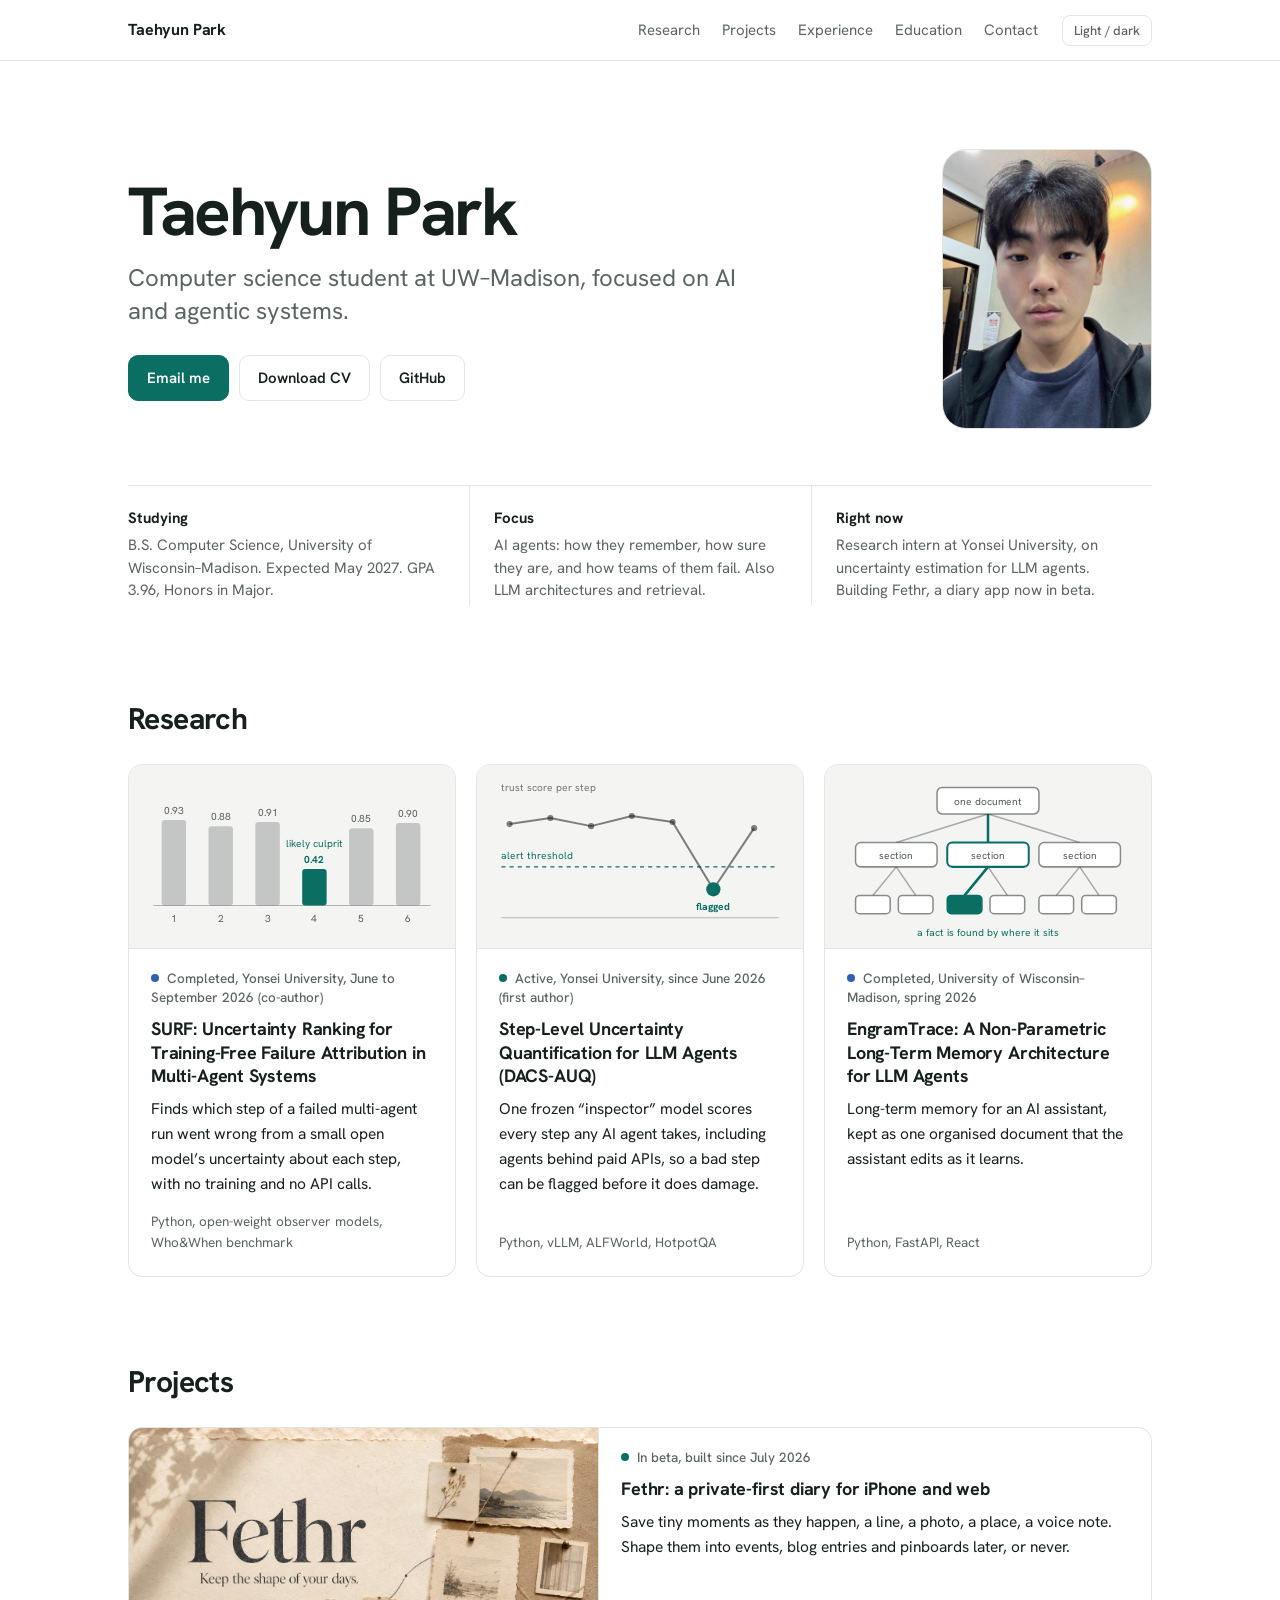
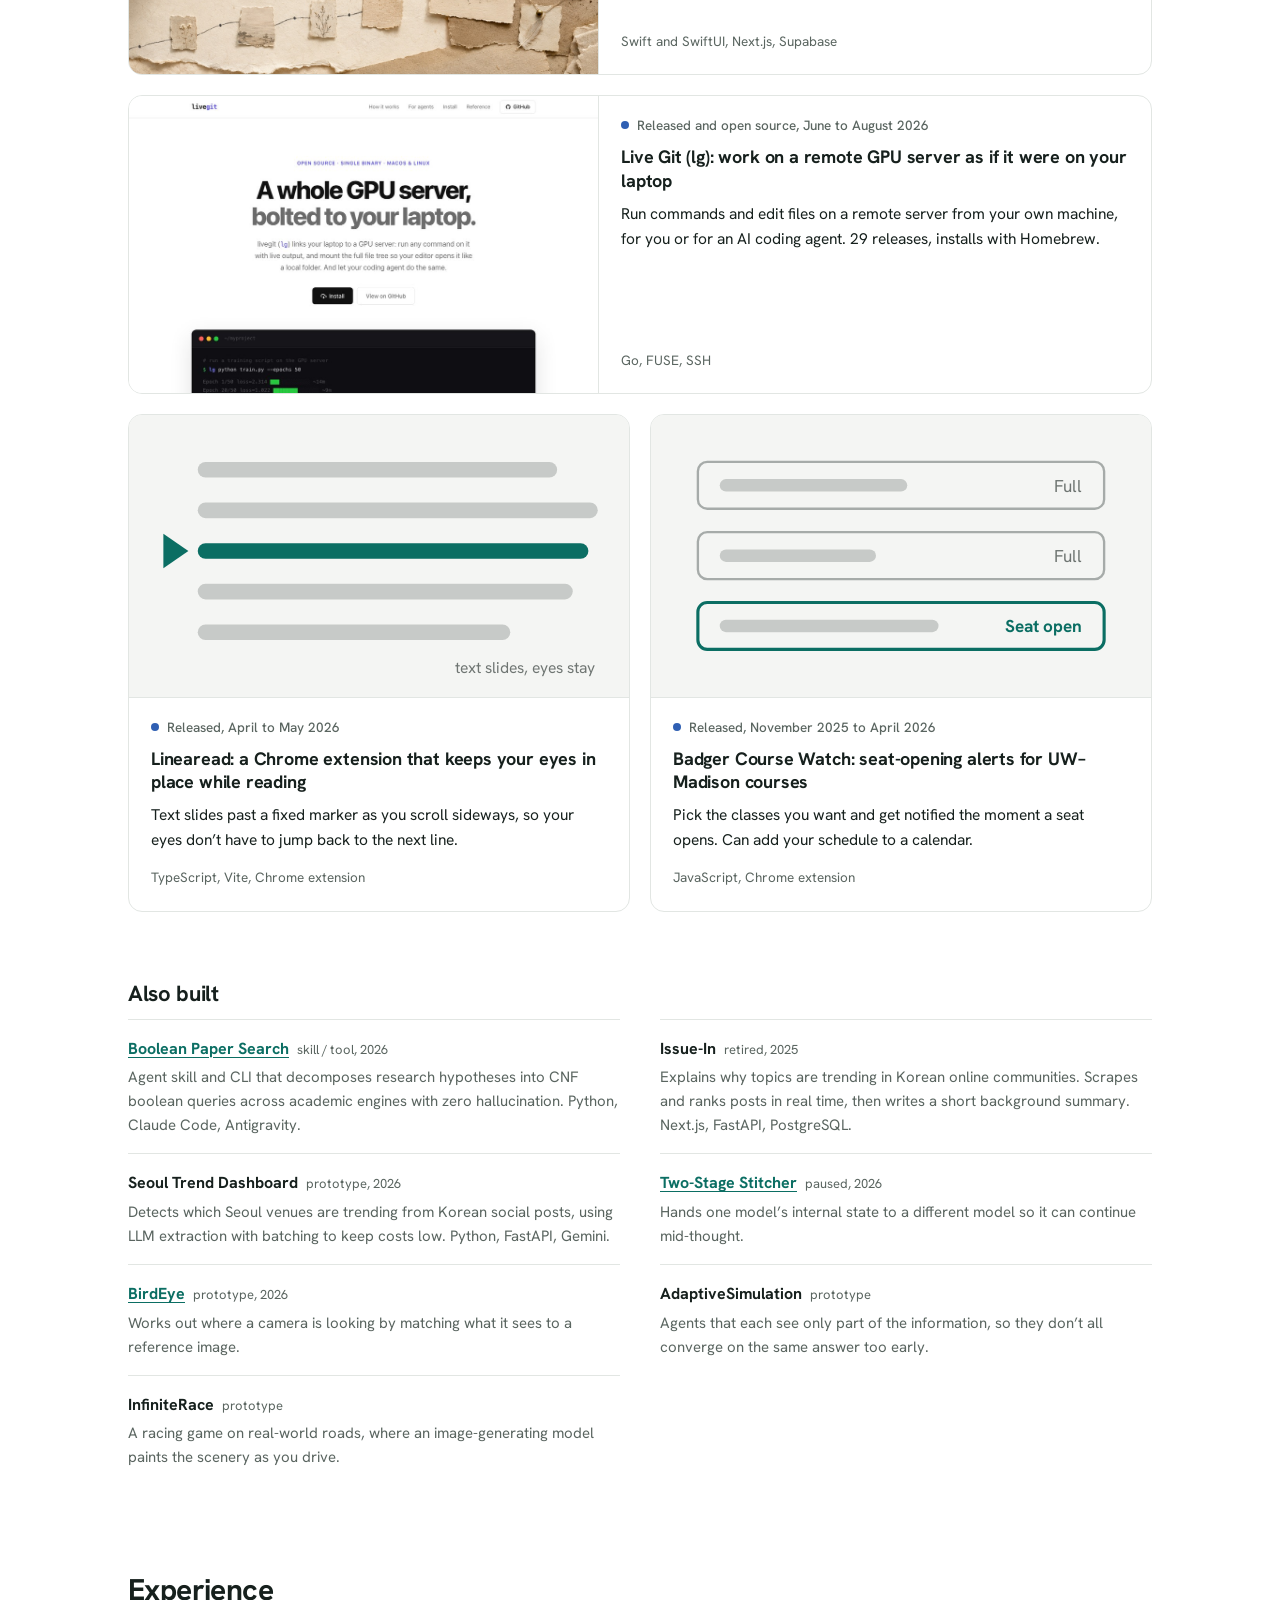
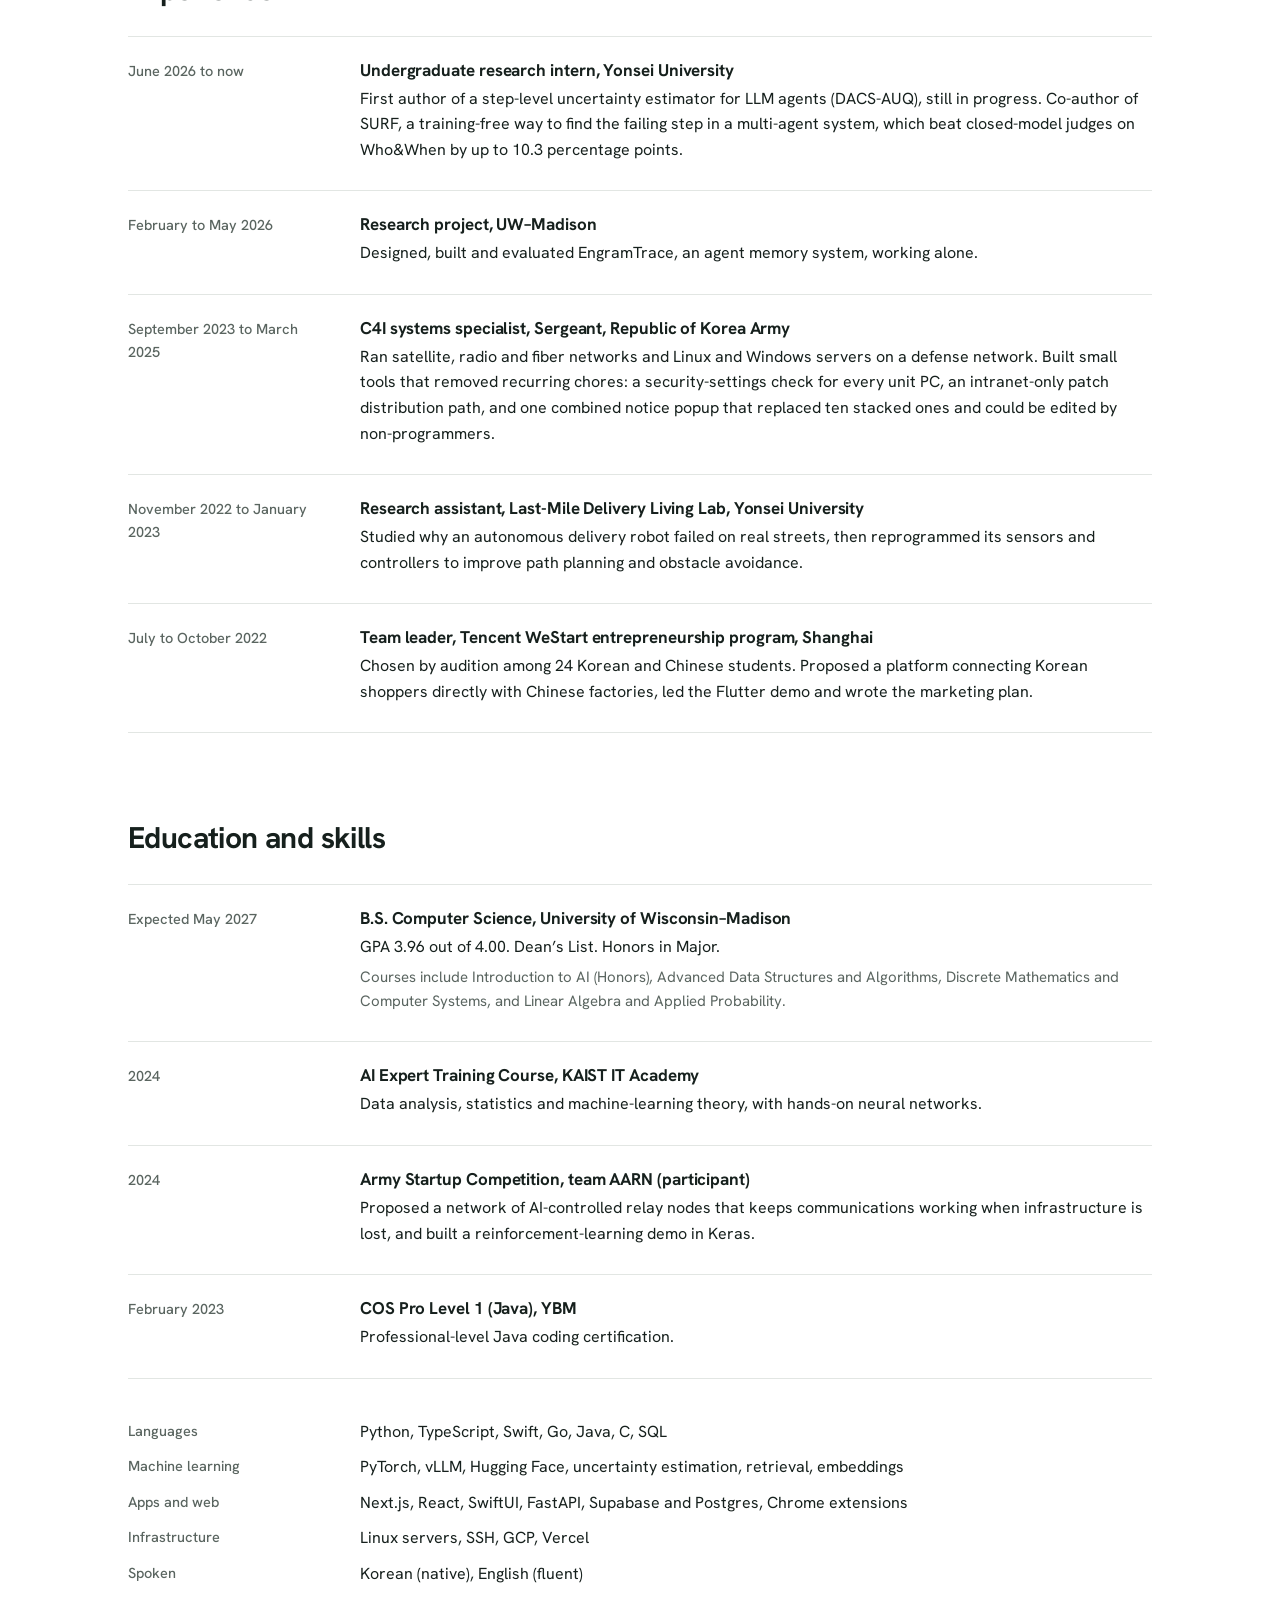
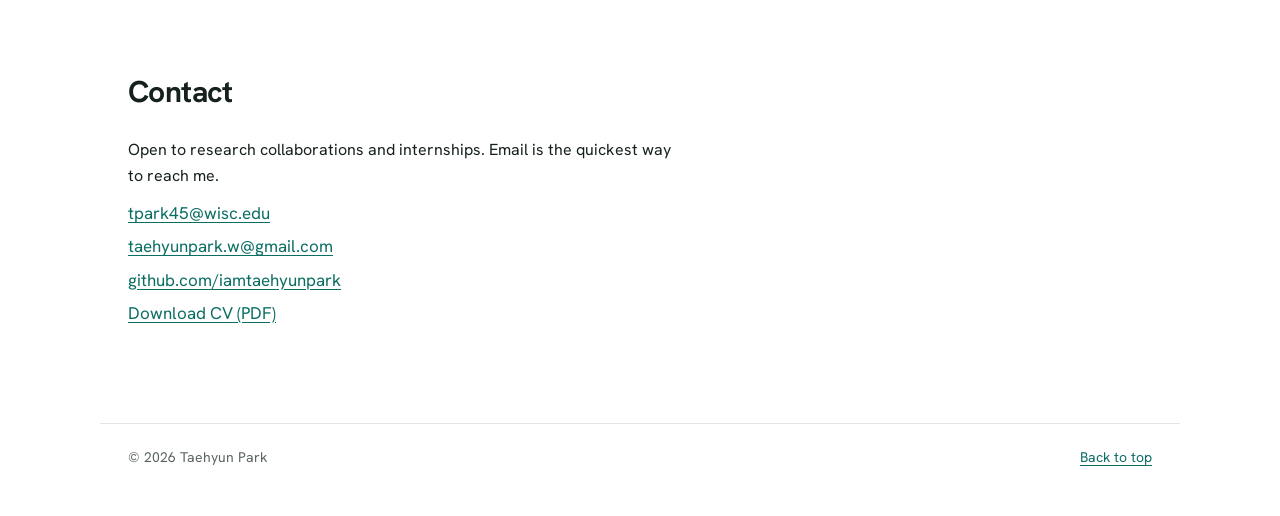
==== commit 76a3f509: "Add Boolean Paper Search to portfolio" ====
--- a/index.html
+++ b/index.html
@@ -303,6 +303,7 @@
 
     <h3 class="sub">Also built</h3>
     <ul class="also">
+      <li><b><a href="https://github.com/iamtaehyunpark/boolean-paper-search">Boolean Paper Search</a></b><span class="state">skill / tool, 2026</span><p>Agent skill and CLI that decomposes research hypotheses into CNF boolean queries across academic engines with zero hallucination. Python, Claude Code, Antigravity.</p></li>
       <li><b>Issue-In</b><span class="state">retired, 2025</span><p>Explains why topics are trending in Korean online communities. Scrapes and ranks posts in real time, then writes a short background summary. Next.js, FastAPI, PostgreSQL.</p></li>
       <li><b>Seoul Trend Dashboard</b><span class="state">prototype, 2026</span><p>Detects which Seoul venues are trending from Korean social posts, using LLM extraction with batching to keep costs low. Python, FastAPI, Gemini.</p></li>
       <li><b><a href="https://github.com/iamtaehyunpark/two-stage-stitcher">Two-Stage Stitcher</a></b><span class="state">paused, 2026</span><p>Hands one model’s internal state to a different model so it can continue mid-thought.</p></li>
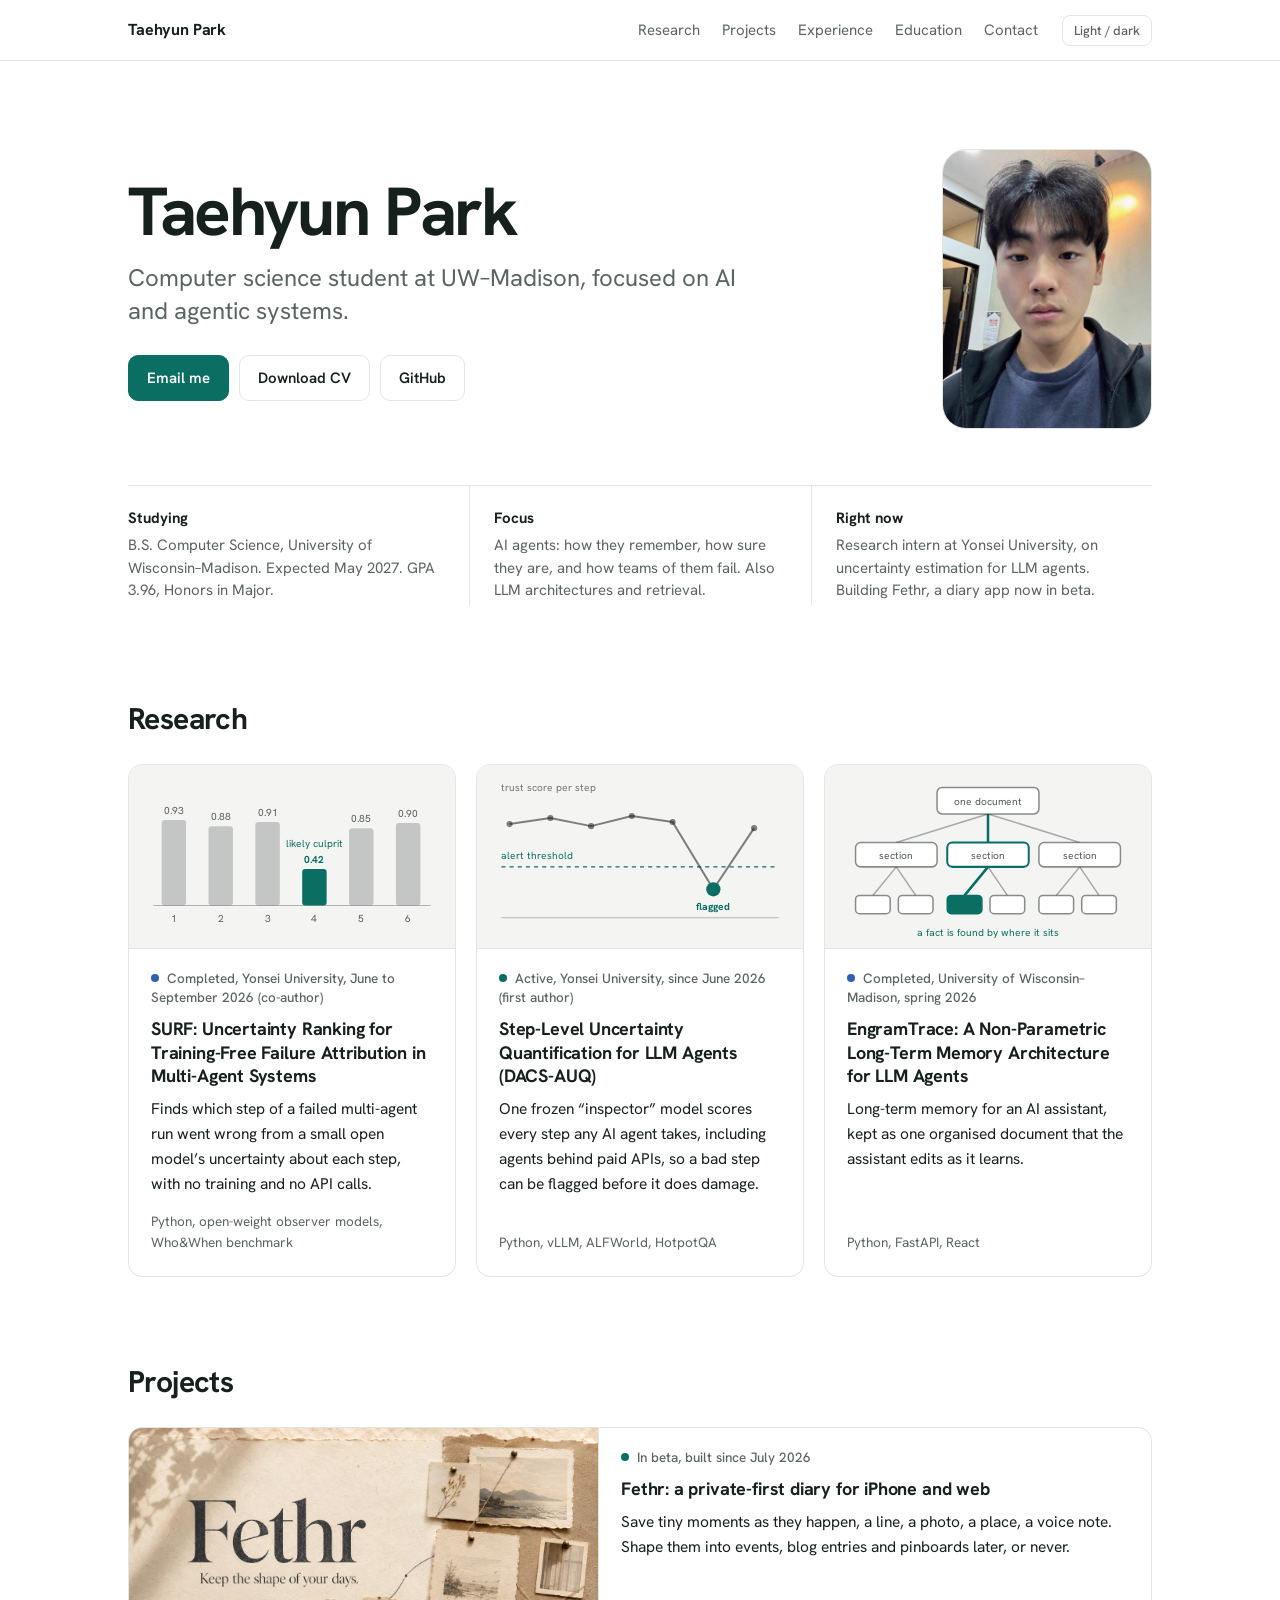
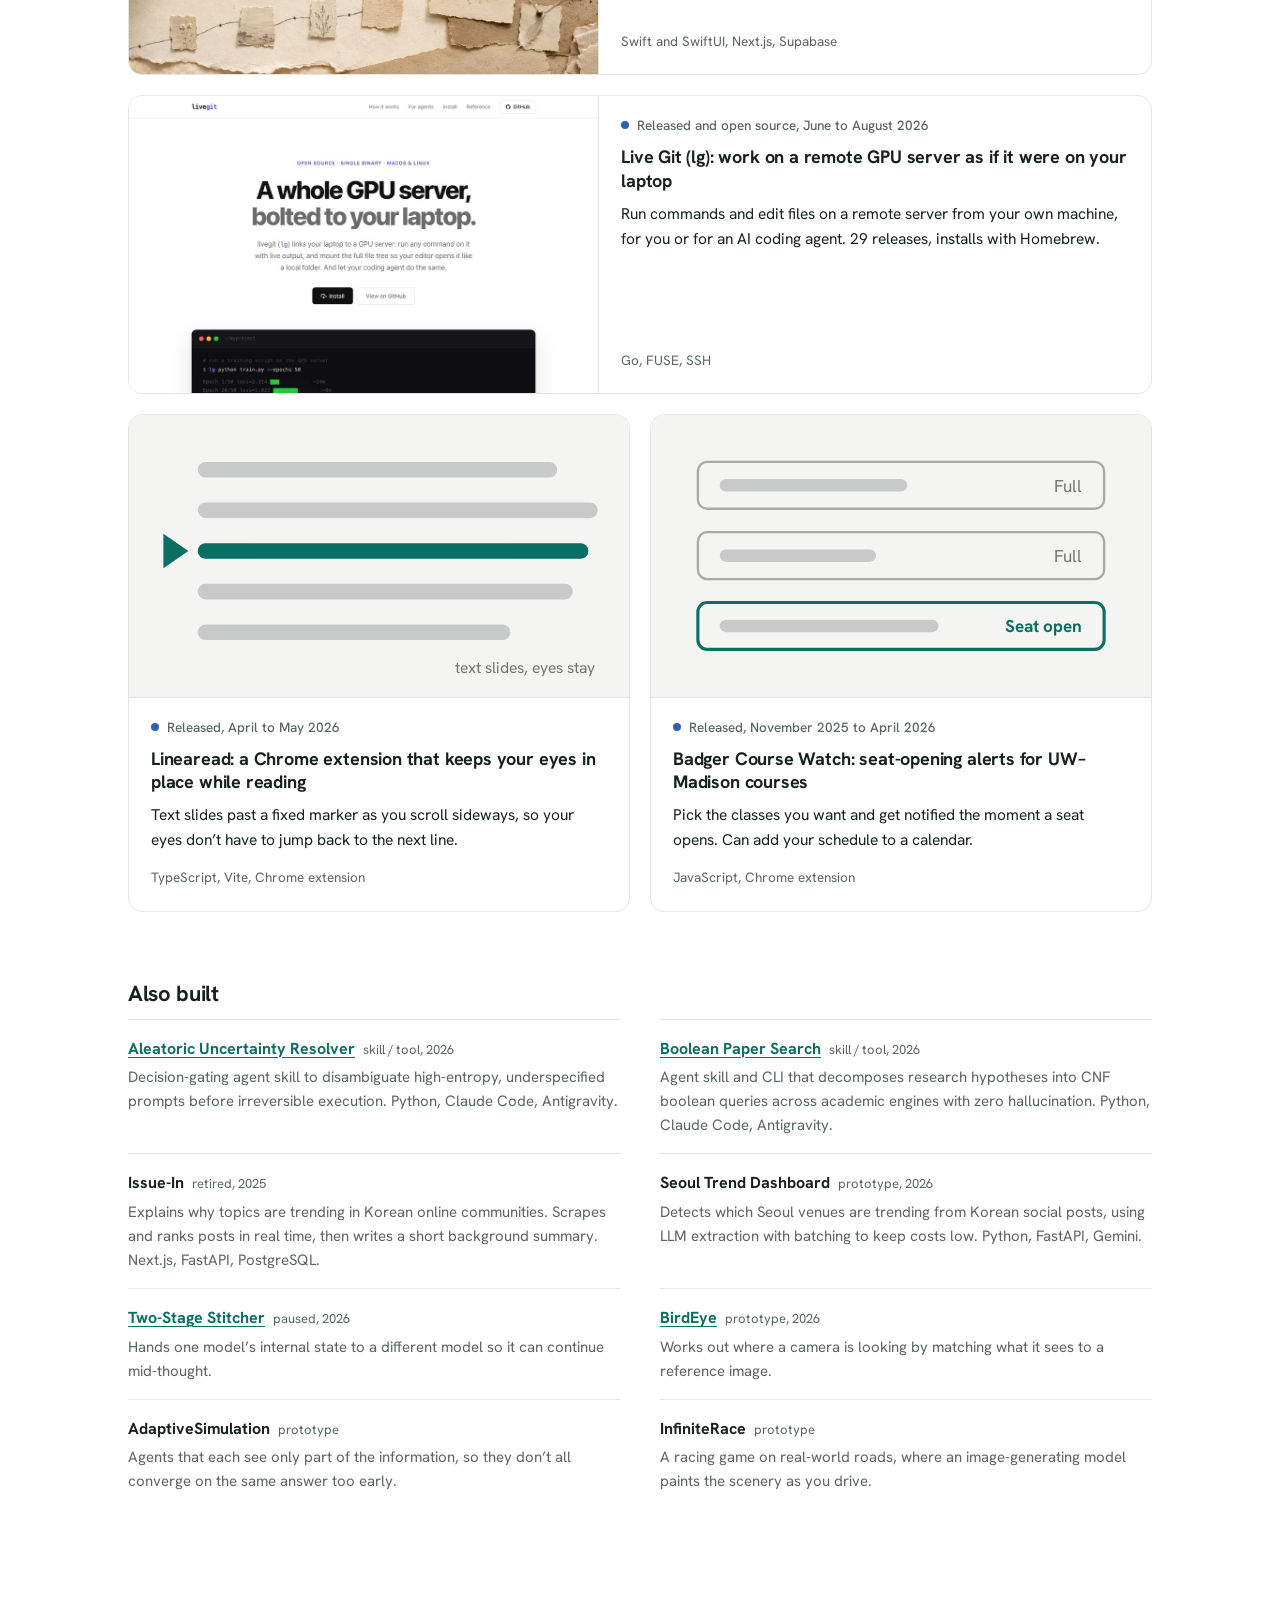
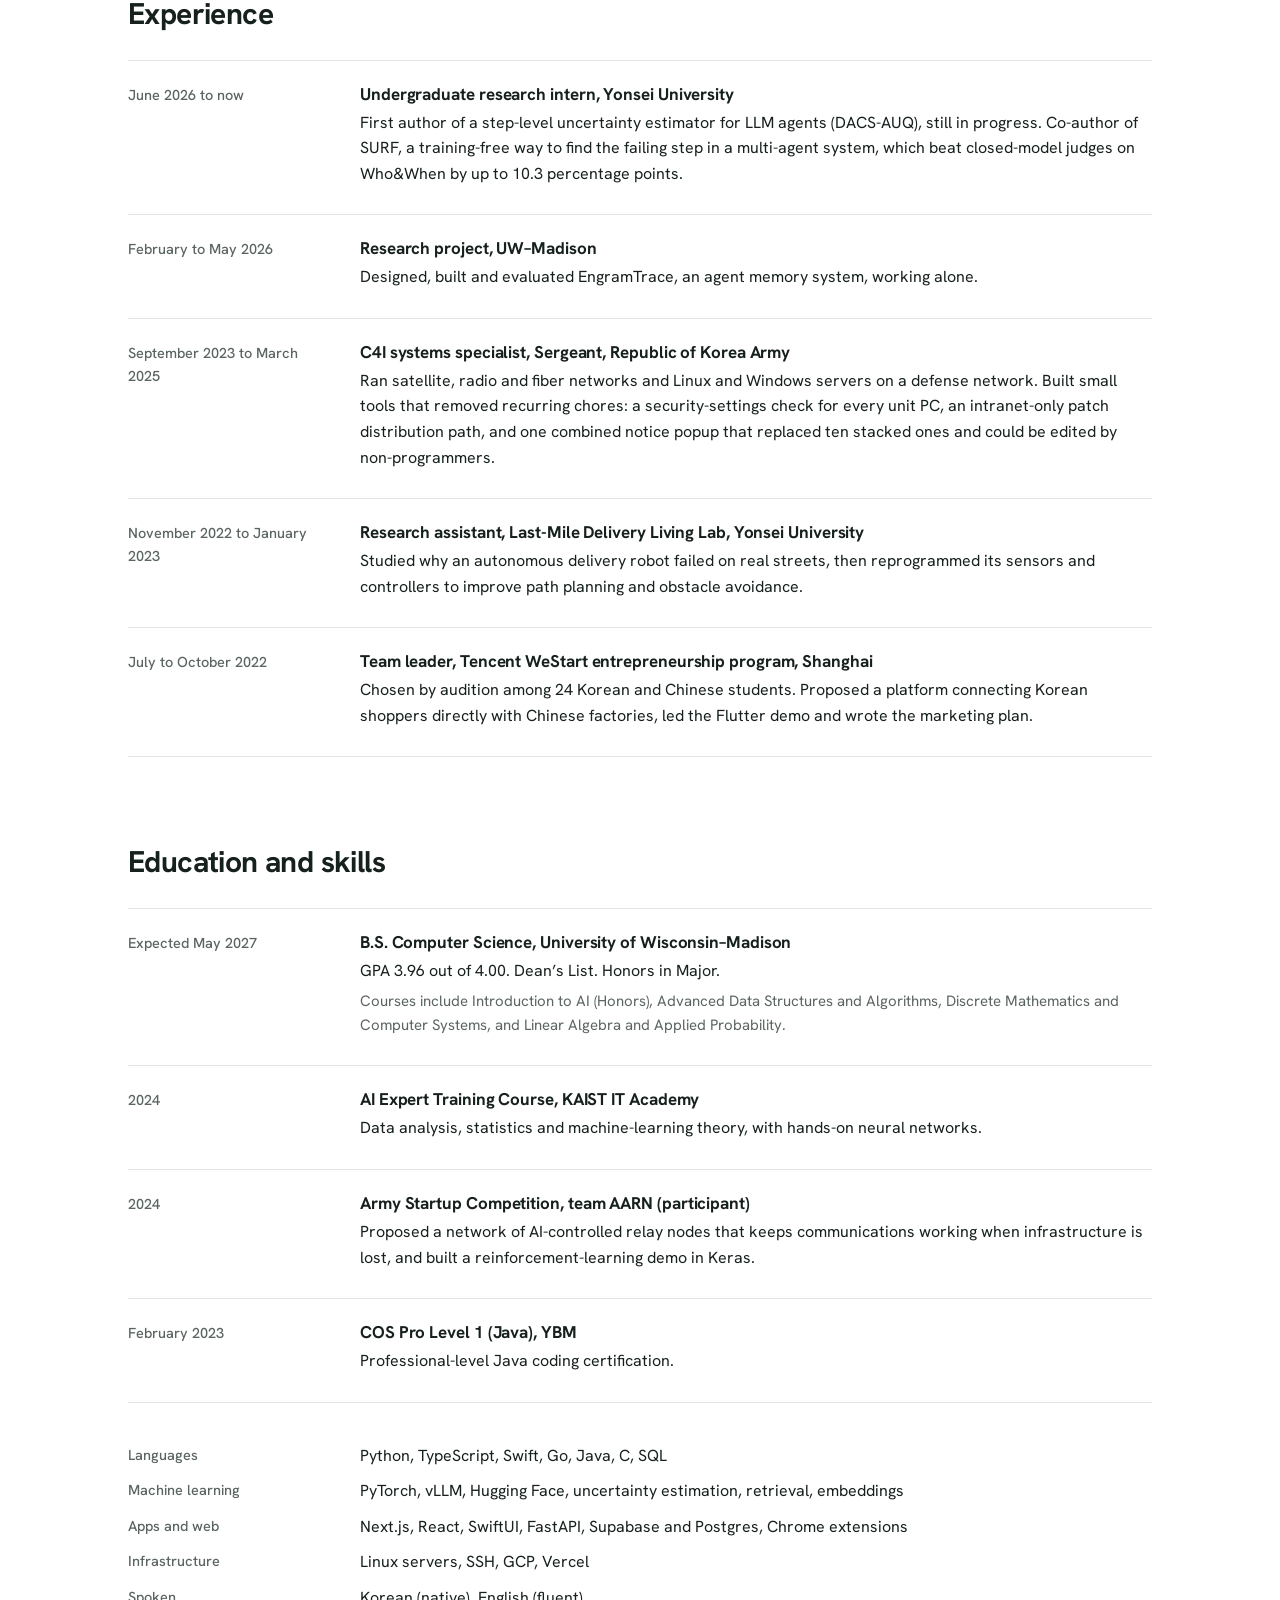
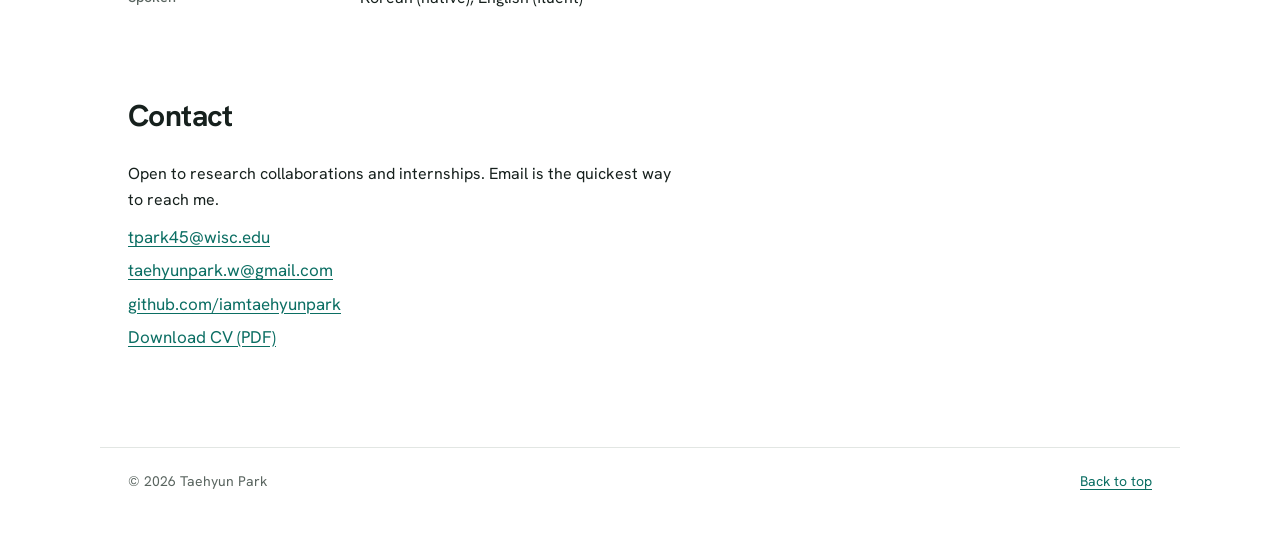
==== commit c88f6933: "Add Aleatoric Uncertainty Resolver to portfolio" ====
--- a/index.html
+++ b/index.html
@@ -303,6 +303,7 @@
 
     <h3 class="sub">Also built</h3>
     <ul class="also">
+      <li><b><a href="https://github.com/iamtaehyunpark/aleatoric-uncertainty-resolver">Aleatoric Uncertainty Resolver</a></b><span class="state">skill / tool, 2026</span><p>Decision-gating agent skill to disambiguate high-entropy, underspecified prompts before irreversible execution. Python, Claude Code, Antigravity.</p></li>
       <li><b><a href="https://github.com/iamtaehyunpark/boolean-paper-search">Boolean Paper Search</a></b><span class="state">skill / tool, 2026</span><p>Agent skill and CLI that decomposes research hypotheses into CNF boolean queries across academic engines with zero hallucination. Python, Claude Code, Antigravity.</p></li>
       <li><b>Issue-In</b><span class="state">retired, 2025</span><p>Explains why topics are trending in Korean online communities. Scrapes and ranks posts in real time, then writes a short background summary. Next.js, FastAPI, PostgreSQL.</p></li>
       <li><b>Seoul Trend Dashboard</b><span class="state">prototype, 2026</span><p>Detects which Seoul venues are trending from Korean social posts, using LLM extraction with batching to keep costs low. Python, FastAPI, Gemini.</p></li>
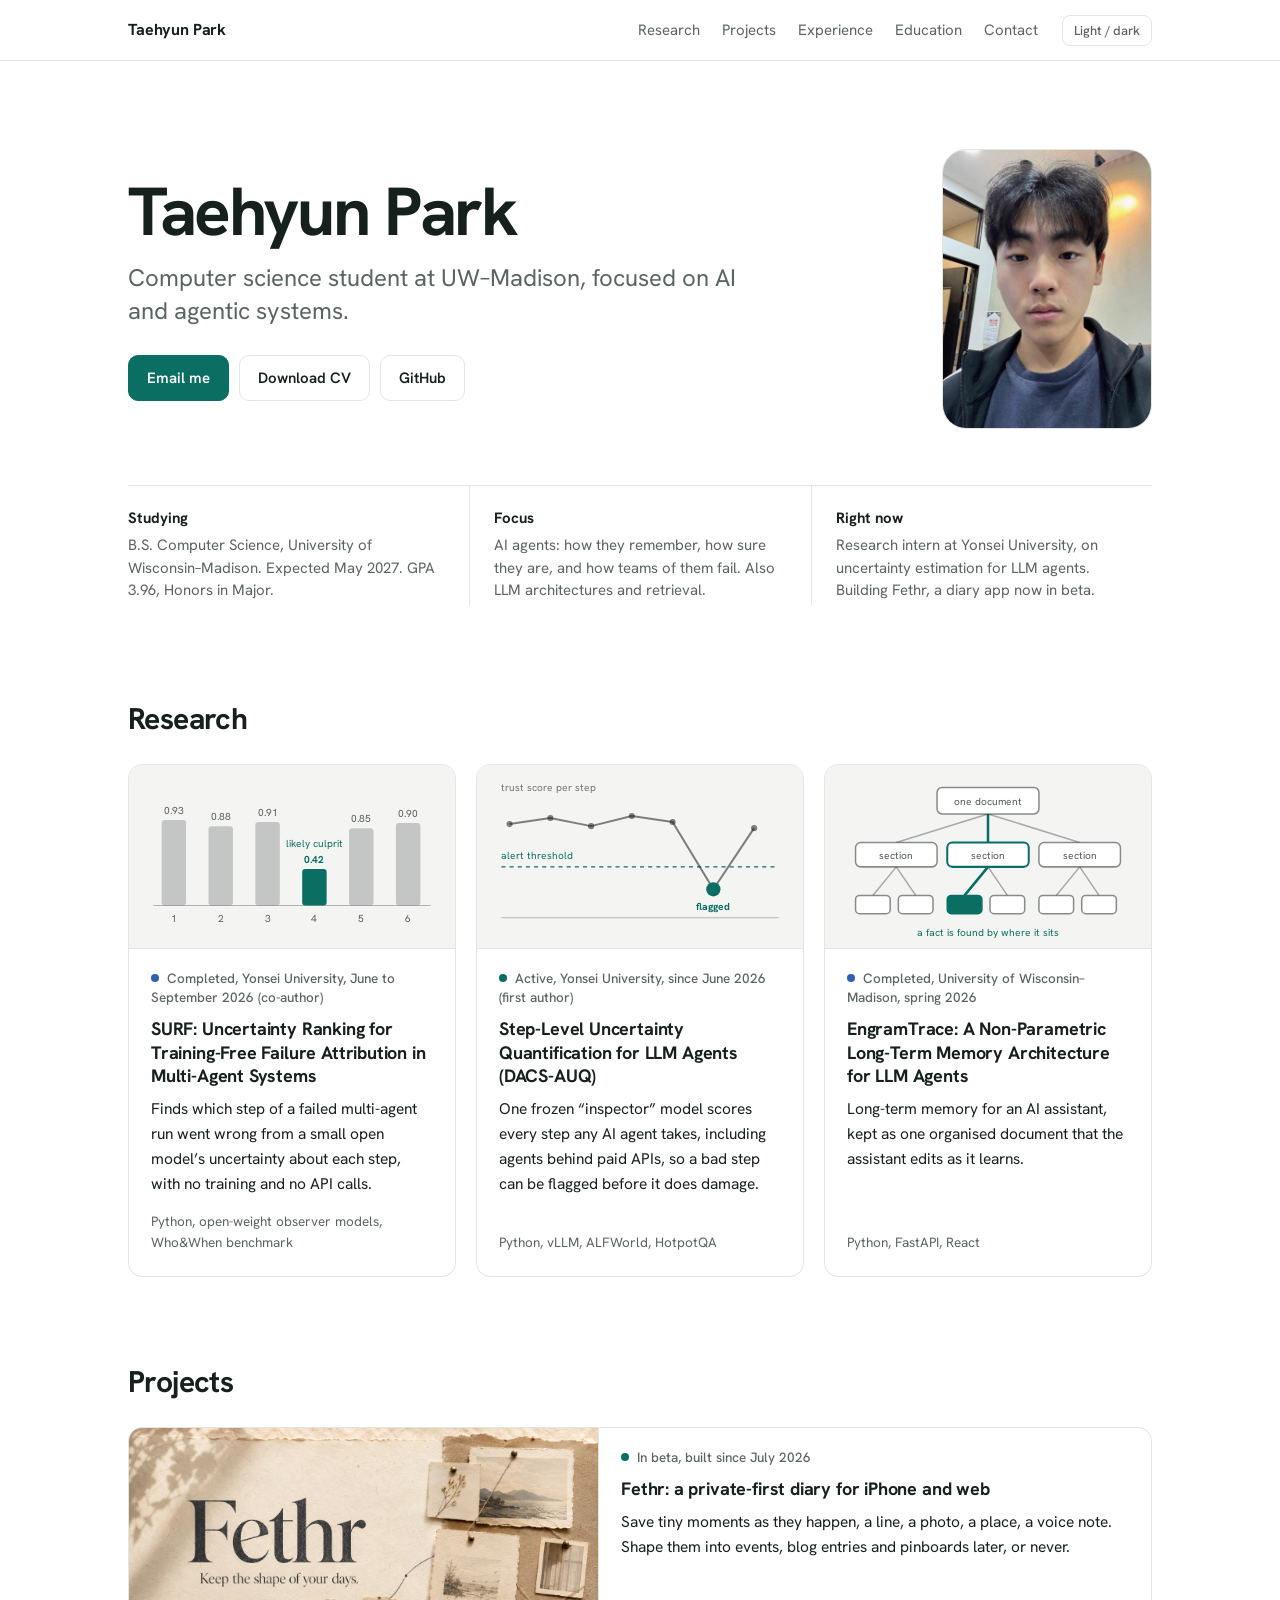
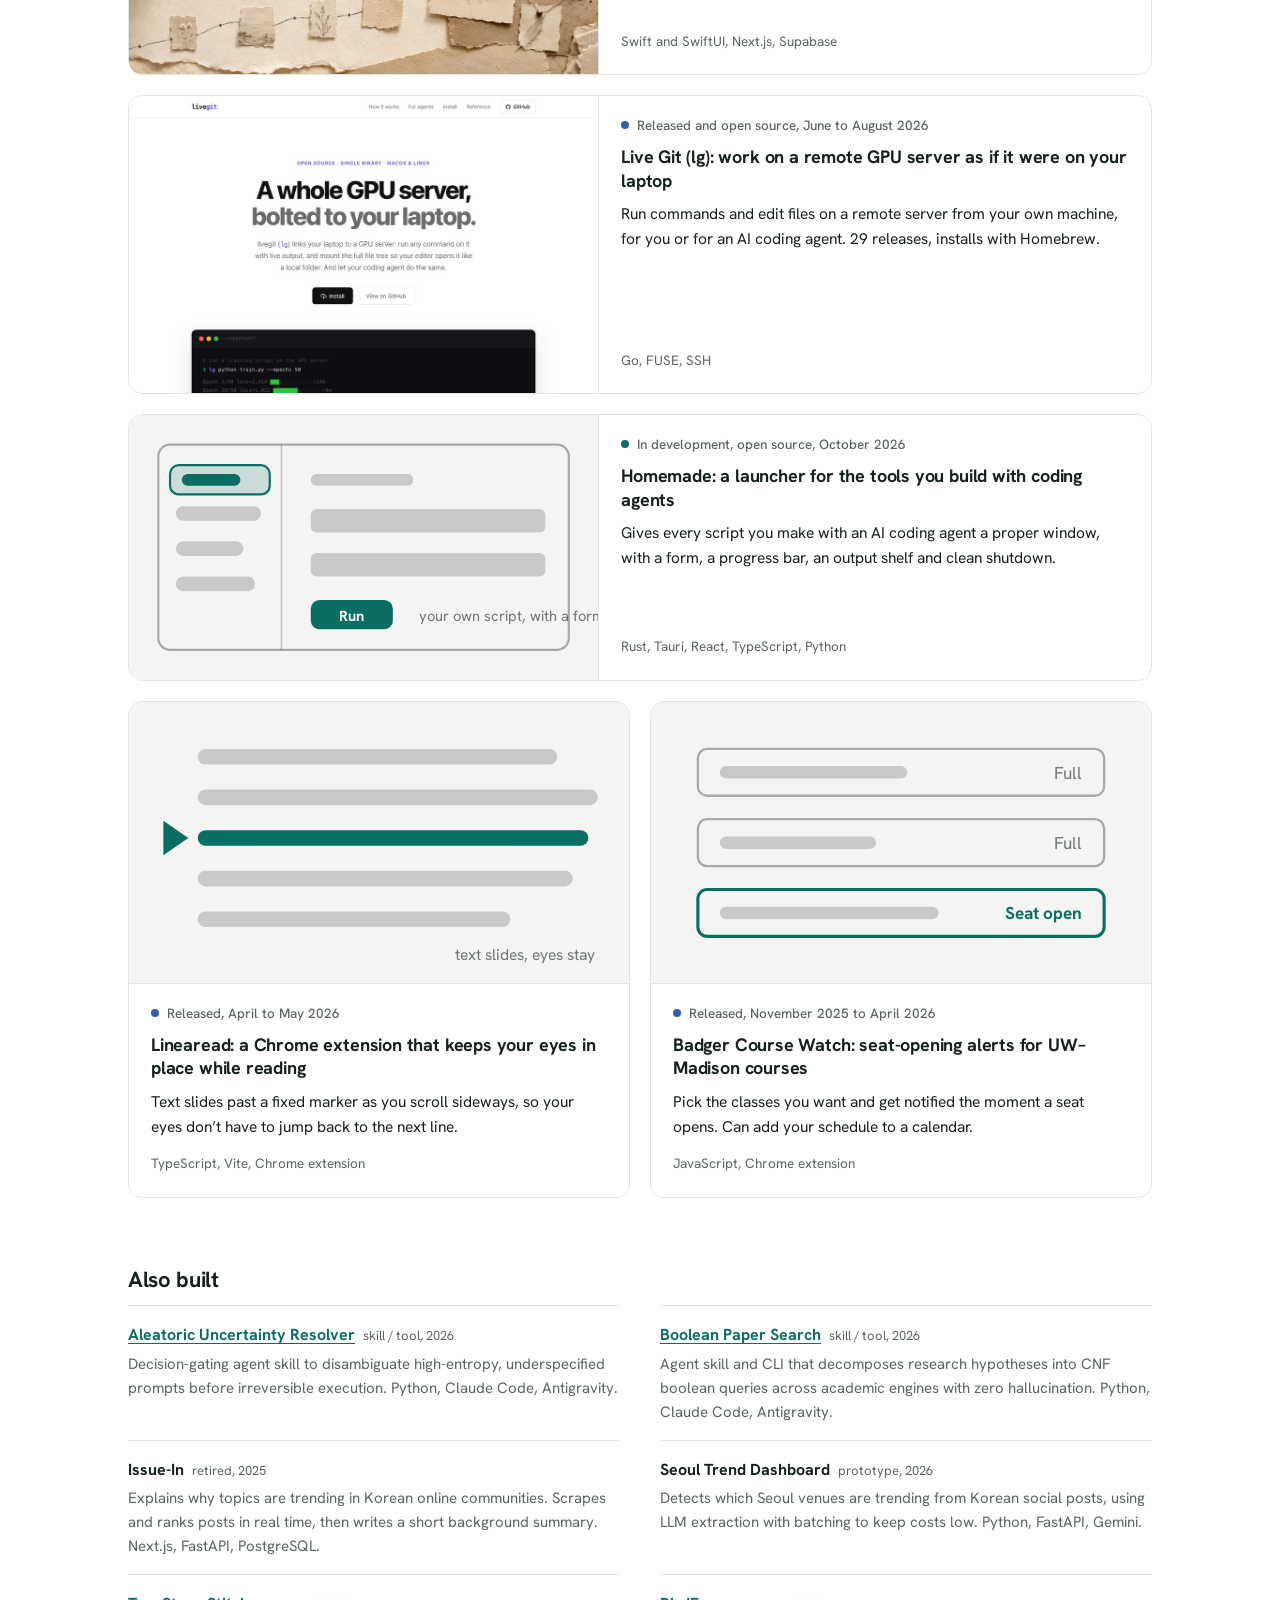
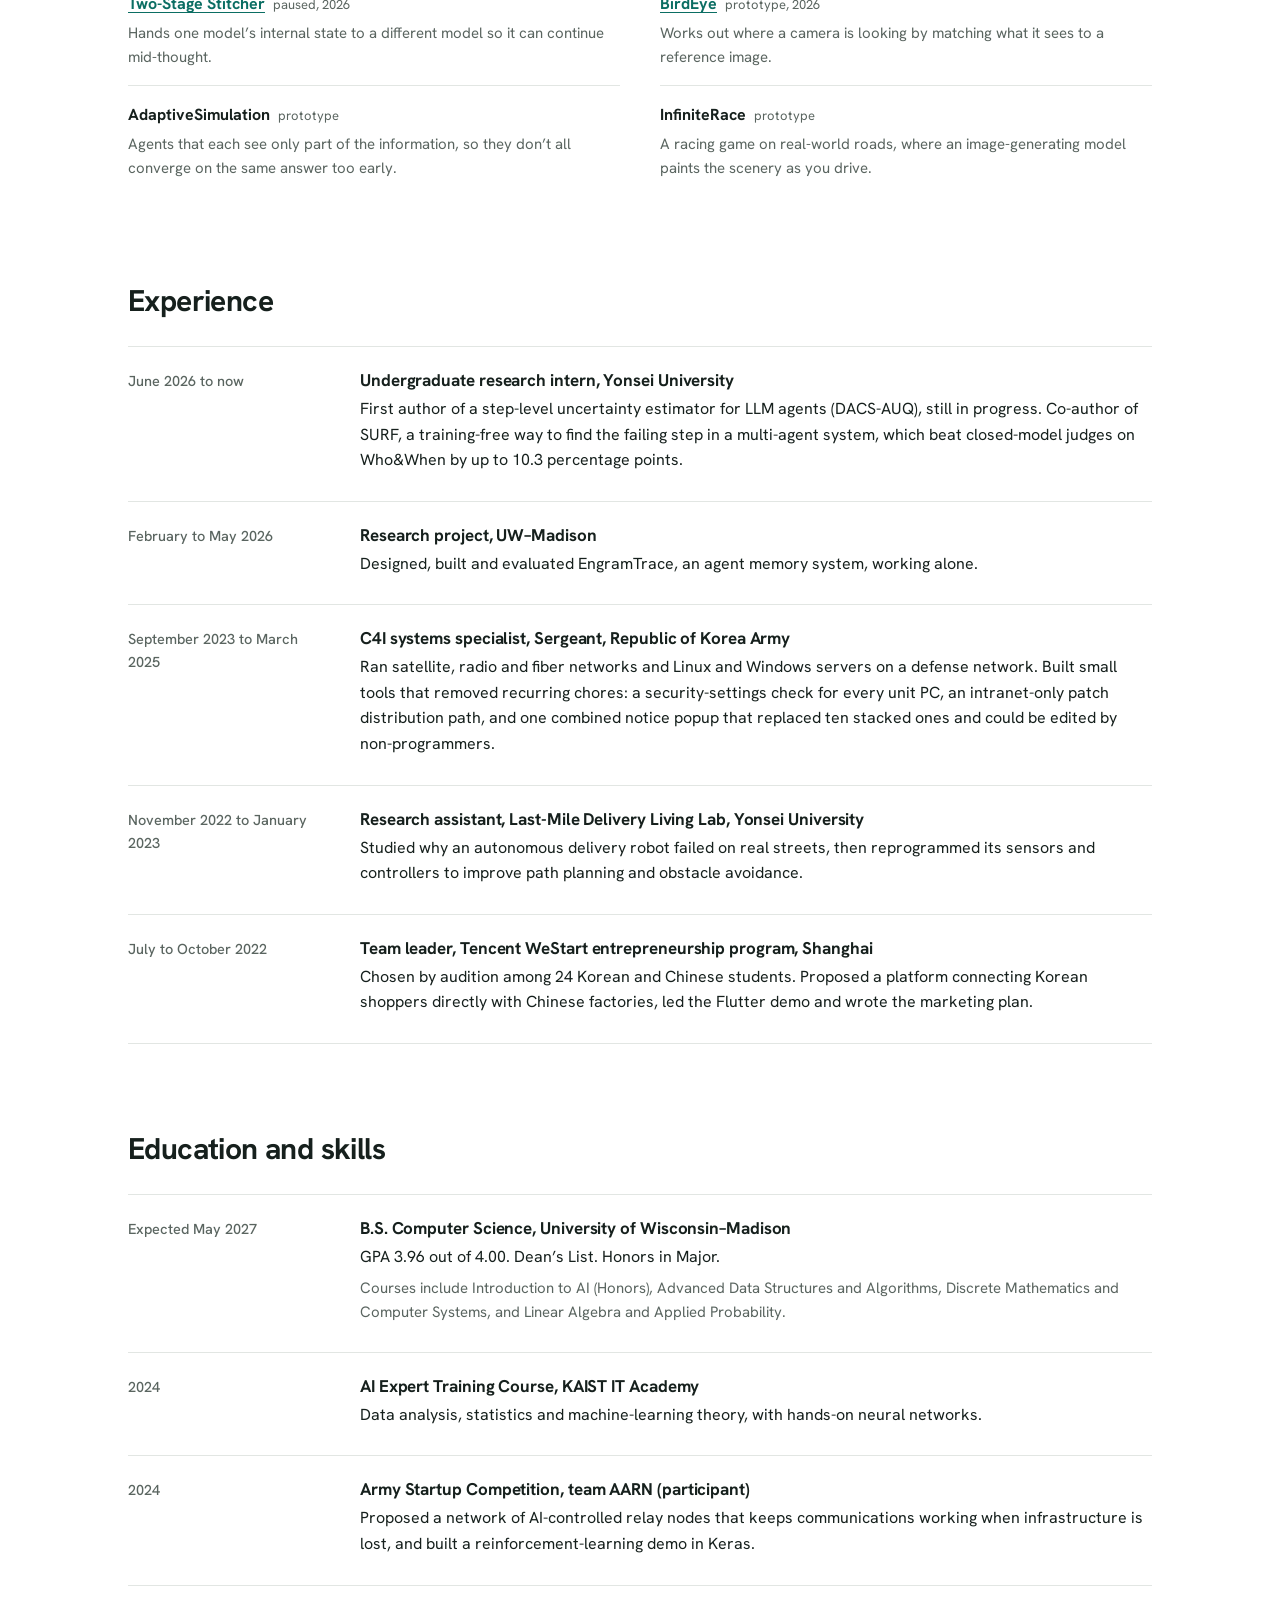
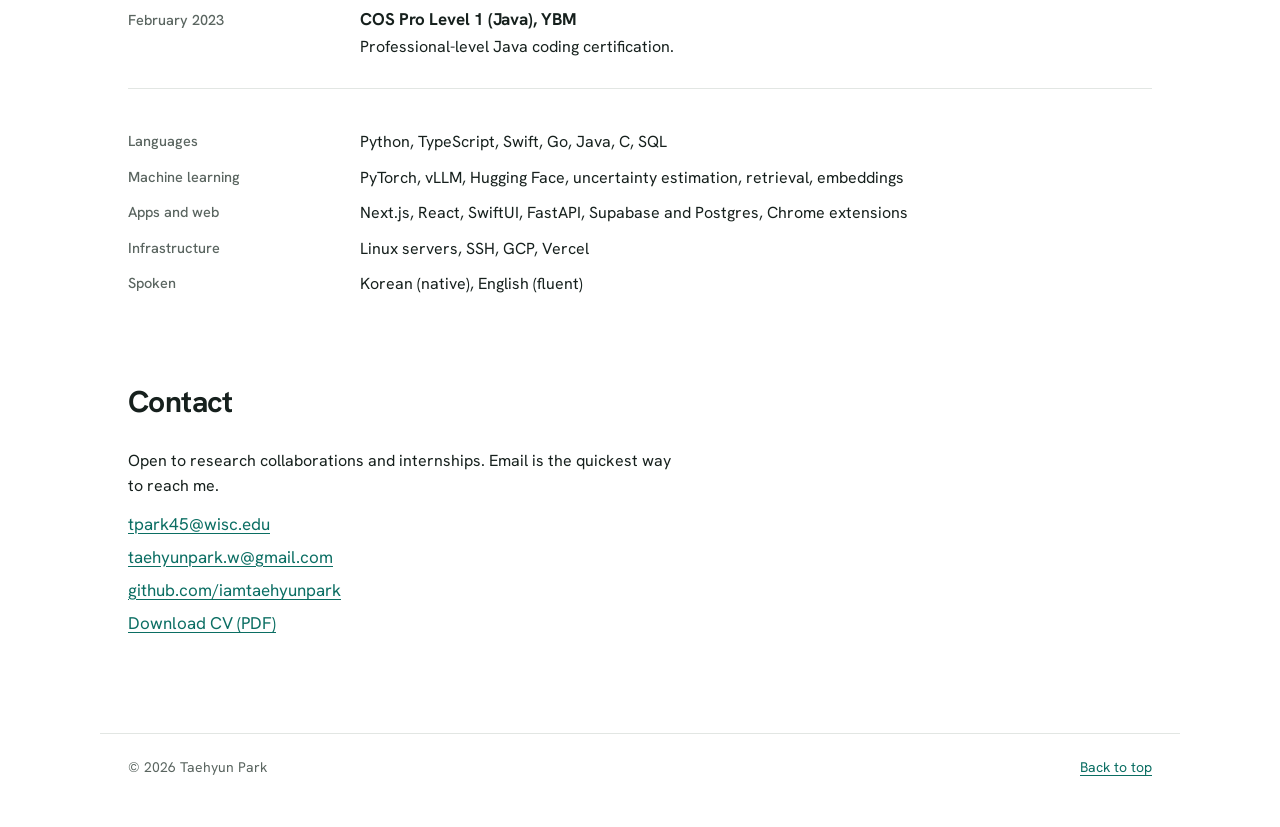
==== commit 30f10f85: "Add Homemade project card Co-Authored-By: Claude Sonnet 5.5 <noreply@anthropic.com>" ====
--- a/index.html
+++ b/index.html
@@ -244,6 +244,46 @@
         </div>
       </article>
 
+      <article class="card wide" id="homemade">
+        <div class="thumb" aria-hidden="true">
+          <svg viewBox="0 0 320 180" role="img" aria-label="A launcher window: a list of small programs on the left, and one program shown with an input form and a Run button">
+            <rect x="20" y="20" width="280" height="140" rx="8" fill="none" stroke="currentColor" stroke-opacity=".35" stroke-width="1.5"/>
+            <line x1="104" y1="20" x2="104" y2="160" stroke="currentColor" stroke-opacity=".25"/>
+            <g fill="currentColor" fill-opacity=".2">
+              <rect x="32" y="62" width="58" height="10" rx="5"/>
+              <rect x="32" y="86" width="46" height="10" rx="5"/>
+              <rect x="32" y="110" width="54" height="10" rx="5"/>
+            </g>
+            <rect x="28" y="34" width="68" height="20" rx="6" fill="var(--accent)" fill-opacity=".18" stroke="var(--accent)" stroke-width="1.5"/>
+            <rect x="36" y="40" width="40" height="8" rx="4" fill="var(--accent)"/>
+            <g fill="currentColor" fill-opacity=".2">
+              <rect x="124" y="40" width="70" height="8" rx="4"/>
+              <rect x="124" y="64" width="160" height="16" rx="4"/>
+              <rect x="124" y="94" width="160" height="16" rx="4"/>
+            </g>
+            <rect x="124" y="126" width="56" height="20" rx="6" fill="var(--accent)"/>
+            <text x="152" y="140" font-size="10" font-weight="700" text-anchor="middle" fill="var(--accent-ink)">Run</text>
+            <text x="198" y="140" font-size="10" fill="currentColor" fill-opacity=".6">your own script, with a form</text>
+          </svg>
+        </div>
+        <div class="card-body">
+          <p class="status"><span class="dot s-active"></span>In development, open source, October 2026</p>
+          <h3><button type="button" class="open">Homemade: a launcher for the tools you build with coding agents</button></h3>
+          <p class="summary">Gives every script you make with an AI coding agent a proper window, with a form, a progress bar, an output shelf and clean shutdown.</p>
+          <p class="tags">Rust, Tauri, React, TypeScript, Python</p>
+        </div>
+        <div class="full" hidden>
+          <p>With coding agents, a custom script takes minutes to write. Keeping it usable takes longer. Six months later you have forgotten its flags, closing a terminal leaves stray processes holding memory or the GPU, and every project carries its own copy of the same heavy libraries. Homemade is a desktop app that sits between you and those programs and handles the running and cleaning up.</p>
+          <ul>
+            <li><b>A window for any script.</b> Describe a program in a small <code>homemade.toml</code> file and it gets an input form, saved presets, live progress and a shelf of its output files. A program can also ship its own web interface, or open as a standalone window.</li>
+            <li><b>Clean running and deleting.</b> Programs run as normal native processes, and Homemade stops the whole process tree when they end. Packages are shared between projects instead of copied, and deleting a program first shows what it occupies and what only it uses.</li>
+            <li><b>Built for agents.</b> It comes with a skill so your coding agent can build a tool and register it for you. You can click any element in the app to point the agent at it, and the same controls are available from a command line and as an MCP server.</li>
+            <li>Uses Apple’s on-device model to draft a program’s manifest and to explain why a run failed. Targets macOS on Apple Silicon first, then Linux.</li>
+          </ul>
+          <p class="full-links"><a href="https://iamtaehyunpark.github.io/homemade/">Project page</a> <a href="https://github.com/iamtaehyunpark/homemade">Code</a></p>
+        </div>
+      </article>
+
       <article class="card" id="linearead">
         <div class="thumb" aria-hidden="true">
           <svg viewBox="0 0 320 180" role="img" aria-label="Lines of text sliding past a fixed marker">
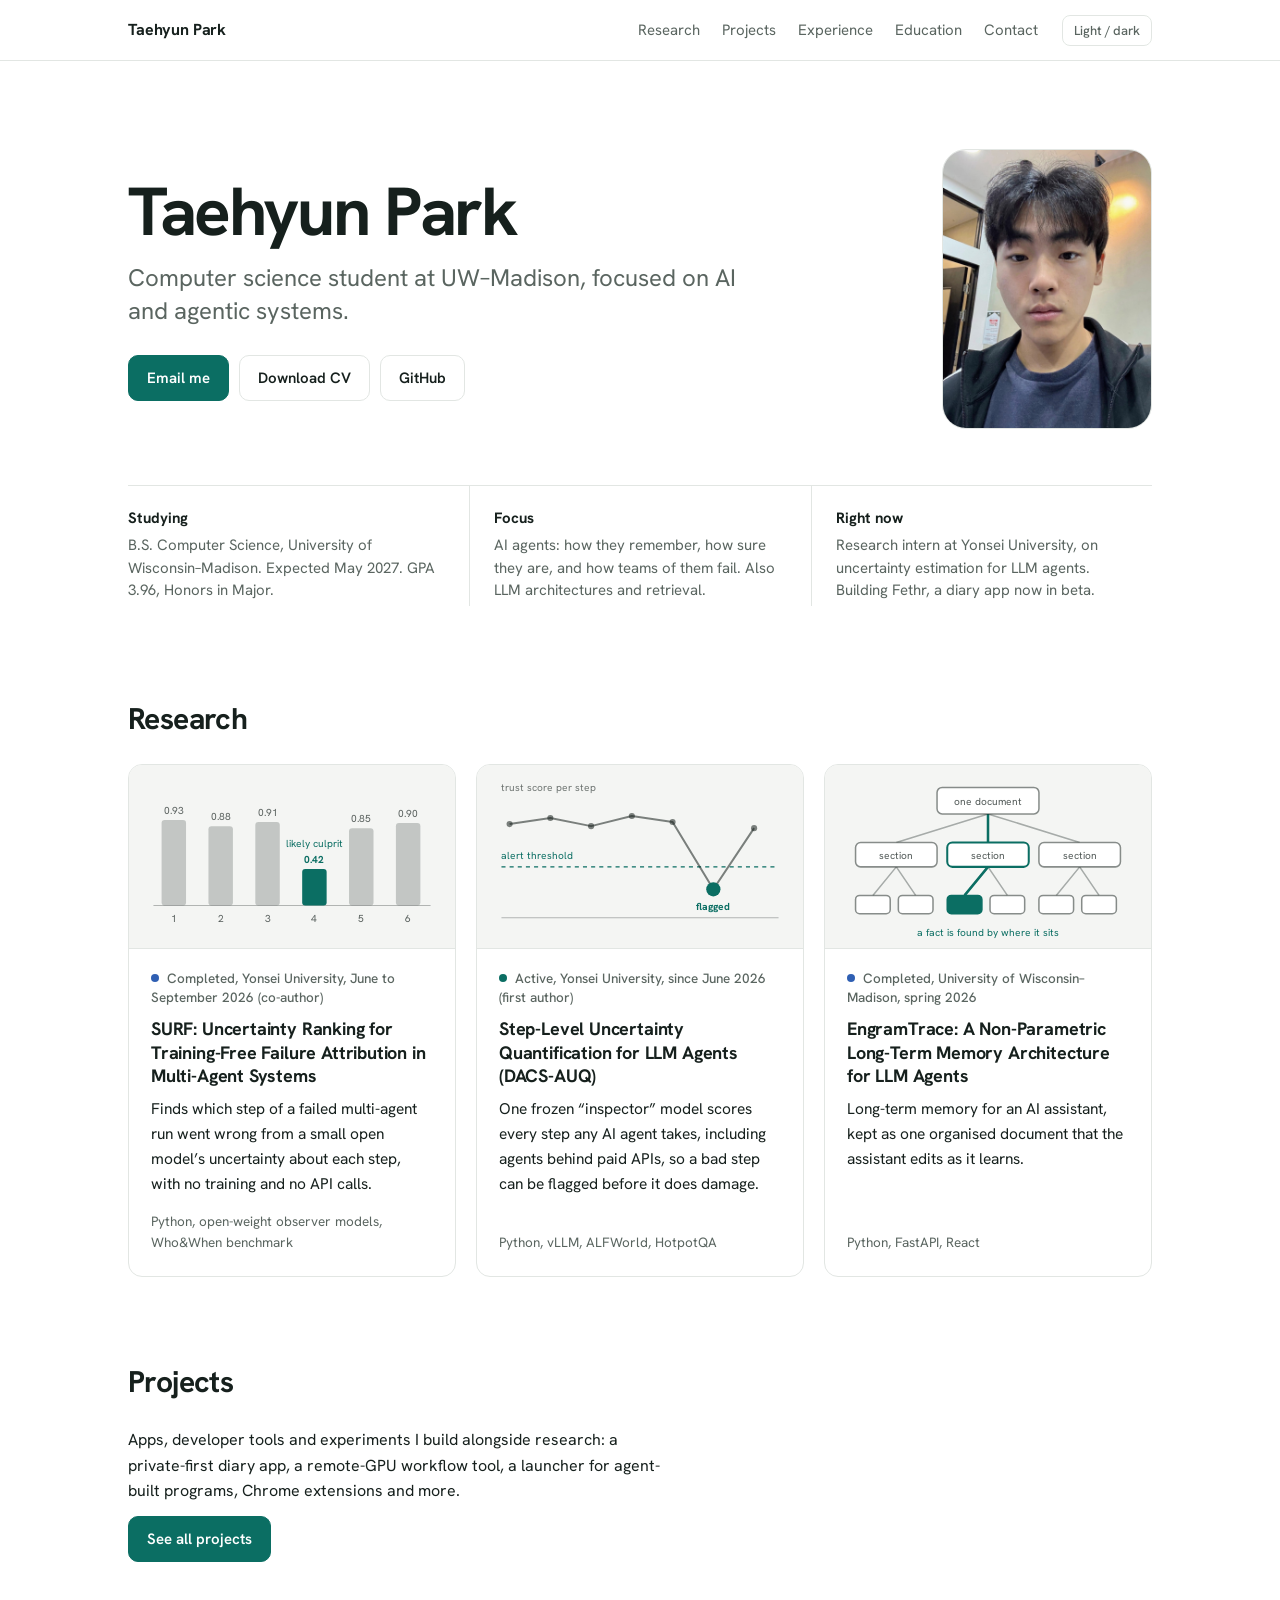
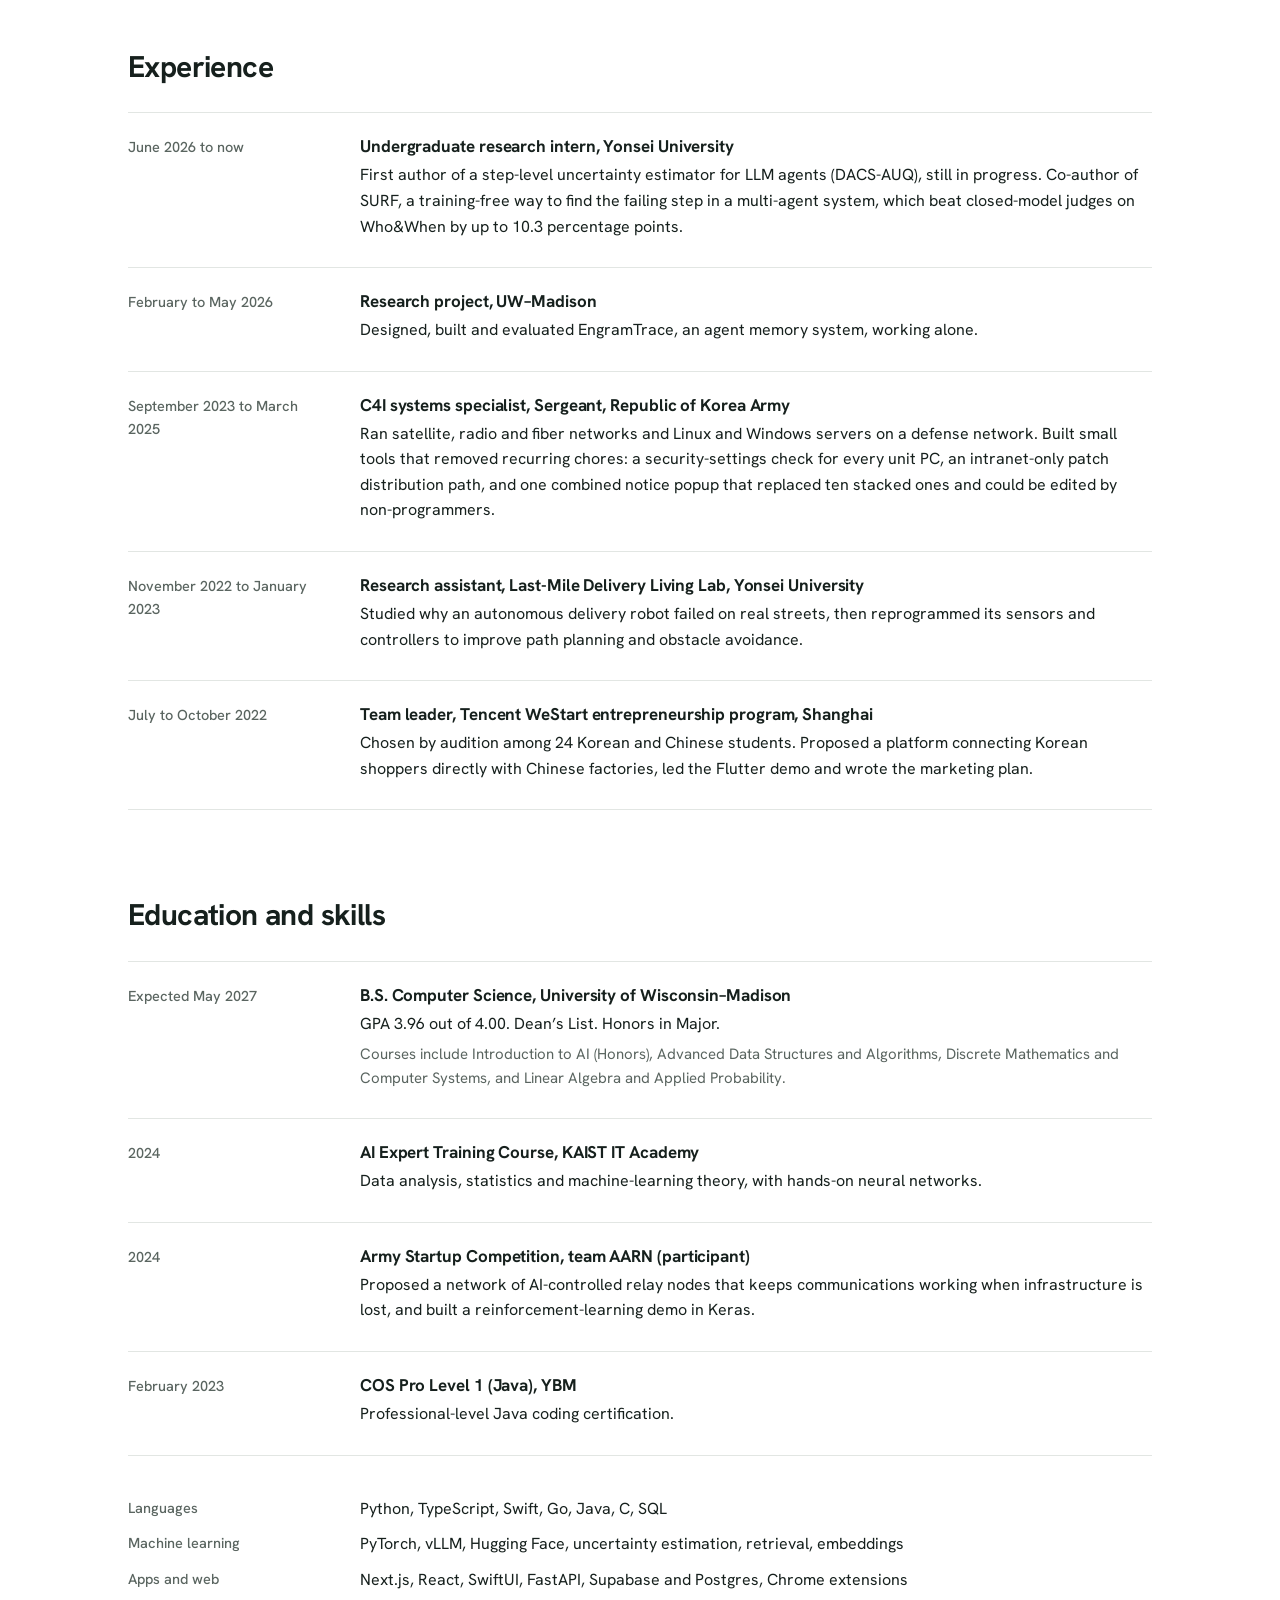
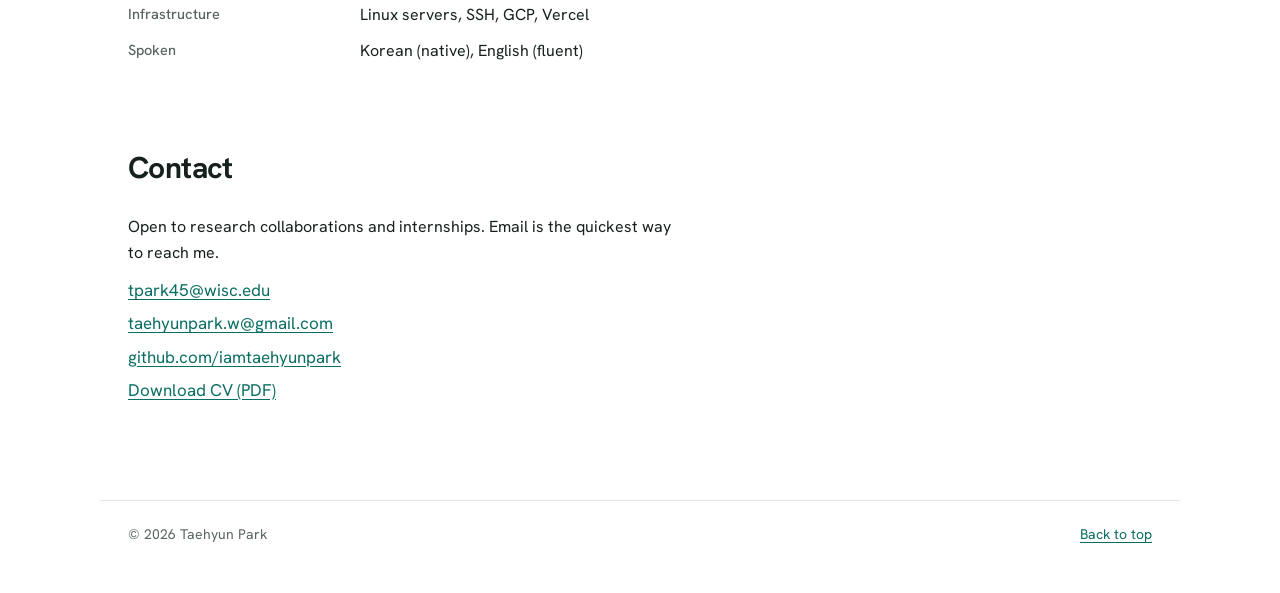
==== commit 4e6b96be: "Move projects to their own page Co-Authored-By: Claude Sonnet 5.5 <noreply@anthropic.com>" ====
--- a/index.html
+++ b/index.html
@@ -14,7 +14,7 @@
 <link rel="preconnect" href="https://fonts.googleapis.com">
 <link rel="preconnect" href="https://fonts.gstatic.com" crossorigin>
 <link rel="stylesheet" href="https://fonts.googleapis.com/css2?family=Hanken+Grotesk:wght@400;500;600;700&display=swap">
-<link rel="stylesheet" href="style.css?v=20260929">
+<link rel="stylesheet" href="style.css?v=20261015">
 <script>
   document.documentElement.classList.remove('no-js');
   try { var t = localStorage.getItem('theme'); if (t) document.documentElement.setAttribute('data-theme', t); } catch (e) {}
@@ -27,7 +27,7 @@
     <a class="brand" href="#top">Taehyun Park</a>
     <nav aria-label="Sections">
       <a href="#research">Research</a>
-      <a href="#projects">Projects</a>
+      <a href="projects.html">Projects</a>
       <a href="#experience">Experience</a>
       <a href="#education">Education</a>
       <a href="#contact">Contact</a>
@@ -199,159 +199,8 @@
   <!-- PROJECTS -->
   <section id="projects" class="wrap">
     <h2>Projects</h2>
-    <div class="cards">
-
-      <article class="card wide" id="fethr">
-        <div class="thumb photo"><img src="assets/fethr.jpg?v=20260920001847" alt="Fethr: Keep the shape of your days" width="1200" height="630" loading="lazy"></div>
-        <div class="card-body">
-          <p class="status"><span class="dot s-active"></span>In beta, built since July 2026</p>
-          <h3><button type="button" class="open">Fethr: a private-first diary for iPhone and web</button></h3>
-          <p class="summary">Save tiny moments as they happen, a line, a photo, a place, a voice note. Shape them into events, blog entries and pinboards later, or never.</p>
-          <p class="tags">Swift and SwiftUI, Next.js, Supabase</p>
-        </div>
-        <div class="full" hidden>
-          <p>Most journaling asks you to write something worth publishing before it saves anything, so most small moments never get saved: a sentence you thought on a walk, a photo that caught a mood, the café you stepped into. Fethr turns that around: record first, shape it later. Pieces land on one private timeline with no title and no form. Weeks later you can group them into an event, start a blog entry from them, or arrange them on a pinboard.</p>
-          <ul>
-            <li><b>Private by default.</b> The timeline has no likes, comments or audience. Only what you deliberately write or broadcast reaches anyone.</li>
-            <li><b>No blank page.</b> Select moments from your timeline and they become the first draft of a blog entry.</li>
-            <li><b>A pinboard like a room you decorate.</b> Move, resize and rotate photos, text and stickers, and share a link with a guestbook and a soundtrack.</li>
-            <li><b>Share a day, not a feed.</b> A broadcast lets close friends walk through your day for 24 hours, then it disappears.</li>
-            <li>Works offline, has Home Screen widgets, and speaks English and Korean.</li>
-            <li>Native iPhone app and web app on one backend, with over 2,300 automated tests.</li>
-          </ul>
-          <figure class="full-shot"><img src="assets/fethr-app.jpg?v=20260920001847" alt="Fethr on iPhone: a monthly summary of visited places, with demo data" width="404" height="559" loading="lazy"><figcaption>Monthly places summary on iPhone (demo data)</figcaption></figure>
-          <p class="full-links"><a href="https://fet.hr">fet.hr</a> <span class="muted">The code is private.</span></p>
-        </div>
-      </article>
-
-      <article class="card wide" id="livegit">
-        <div class="thumb photo"><img src="assets/livegit.jpg?v=20260920001847" alt="The Live Git landing page: A whole GPU server, bolted to your laptop" width="1000" height="633" loading="lazy"></div>
-        <div class="card-body">
-          <p class="status"><span class="dot s-shipped"></span>Released and open source, June to August 2026</p>
-          <h3><button type="button" class="open">Live Git (lg): work on a remote GPU server as if it were on your laptop</button></h3>
-          <p class="summary">Run commands and edit files on a remote server from your own machine, for you or for an AI coding agent. 29 releases, installs with Homebrew.</p>
-          <p class="tags">Go, FUSE, SSH</p>
-        </div>
-        <div class="full" hidden>
-          <p>Working on a GPU server usually means logging in over SSH, copying files back and forth, and babysitting long training runs. Live Git fixes the three worst parts, so the server feels like part of your laptop.</p>
-          <ul>
-            <li><b>Run anything there.</b> Type <code>lg</code> before a command and it runs on the server with live output, colours, progress bars and Ctrl-C, exactly as if it were local.</li>
-            <li><b>Edit here.</b> <code>lg mount</code> makes the server’s project appear as a normal folder, instantly, even for huge ones. Files download when opened, and saves reach the server in milliseconds.</li>
-            <li><b>Leave long runs alone.</b> <code>lg run -d</code> detaches a job so it keeps going when your laptop sleeps or the connection drops.</li>
-          </ul>
-          <p><b>Made for AI agents too.</b> A coding agent can’t answer a two-factor login prompt or live inside a remote shell. Live Git gives it real local files to read and edit, and one command to run things on the server. <code>lg init</code> writes an instruction file so the agent knows how to use it from its first prompt, so the loop of fix, retrain and read the results can run without a person in the middle.</p>
-          <p class="full-links"><a href="https://iamtaehyunpark.github.io/livegit/">Landing page with the full walkthrough</a> <a href="https://github.com/iamtaehyunpark/livegit">Code</a></p>
-        </div>
-      </article>
-
-      <article class="card wide" id="homemade">
-        <div class="thumb" aria-hidden="true">
-          <svg viewBox="0 0 320 180" role="img" aria-label="A launcher window: a list of small programs on the left, and one program shown with an input form and a Run button">
-            <rect x="20" y="20" width="280" height="140" rx="8" fill="none" stroke="currentColor" stroke-opacity=".35" stroke-width="1.5"/>
-            <line x1="104" y1="20" x2="104" y2="160" stroke="currentColor" stroke-opacity=".25"/>
-            <g fill="currentColor" fill-opacity=".2">
-              <rect x="32" y="62" width="58" height="10" rx="5"/>
-              <rect x="32" y="86" width="46" height="10" rx="5"/>
-              <rect x="32" y="110" width="54" height="10" rx="5"/>
-            </g>
-            <rect x="28" y="34" width="68" height="20" rx="6" fill="var(--accent)" fill-opacity=".18" stroke="var(--accent)" stroke-width="1.5"/>
-            <rect x="36" y="40" width="40" height="8" rx="4" fill="var(--accent)"/>
-            <g fill="currentColor" fill-opacity=".2">
-              <rect x="124" y="40" width="70" height="8" rx="4"/>
-              <rect x="124" y="64" width="160" height="16" rx="4"/>
-              <rect x="124" y="94" width="160" height="16" rx="4"/>
-            </g>
-            <rect x="124" y="126" width="56" height="20" rx="6" fill="var(--accent)"/>
-            <text x="152" y="140" font-size="10" font-weight="700" text-anchor="middle" fill="var(--accent-ink)">Run</text>
-            <text x="198" y="140" font-size="10" fill="currentColor" fill-opacity=".6">your own script, with a form</text>
-          </svg>
-        </div>
-        <div class="card-body">
-          <p class="status"><span class="dot s-active"></span>In development, open source, October 2026</p>
-          <h3><button type="button" class="open">Homemade: a launcher for the tools you build with coding agents</button></h3>
-          <p class="summary">Gives every script you make with an AI coding agent a proper window, with a form, a progress bar, an output shelf and clean shutdown.</p>
-          <p class="tags">Rust, Tauri, React, TypeScript, Python</p>
-        </div>
-        <div class="full" hidden>
-          <p>With coding agents, a custom script takes minutes to write. Keeping it usable takes longer. Six months later you have forgotten its flags, closing a terminal leaves stray processes holding memory or the GPU, and every project carries its own copy of the same heavy libraries. Homemade is a desktop app that sits between you and those programs and handles the running and cleaning up.</p>
-          <ul>
-            <li><b>A window for any script.</b> Describe a program in a small <code>homemade.toml</code> file and it gets an input form, saved presets, live progress and a shelf of its output files. A program can also ship its own web interface, or open as a standalone window.</li>
-            <li><b>Clean running and deleting.</b> Programs run as normal native processes, and Homemade stops the whole process tree when they end. Packages are shared between projects instead of copied, and deleting a program first shows what it occupies and what only it uses.</li>
-            <li><b>Built for agents.</b> It comes with a skill so your coding agent can build a tool and register it for you. You can click any element in the app to point the agent at it, and the same controls are available from a command line and as an MCP server.</li>
-            <li>Uses Apple’s on-device model to draft a program’s manifest and to explain why a run failed. Targets macOS on Apple Silicon first, then Linux.</li>
-          </ul>
-          <p class="full-links"><a href="https://iamtaehyunpark.github.io/homemade/">Project page</a> <a href="https://github.com/iamtaehyunpark/homemade">Code</a></p>
-        </div>
-      </article>
-
-      <article class="card" id="linearead">
-        <div class="thumb" aria-hidden="true">
-          <svg viewBox="0 0 320 180" role="img" aria-label="Lines of text sliding past a fixed marker">
-            <g fill="currentColor" fill-opacity=".2">
-              <rect x="44" y="30" width="230" height="10" rx="5"/>
-              <rect x="44" y="56" width="256" height="10" rx="5"/>
-              <rect x="44" y="108" width="240" height="10" rx="5"/>
-              <rect x="44" y="134" width="200" height="10" rx="5"/>
-            </g>
-            <rect x="44" y="82" width="250" height="10" rx="5" fill="var(--accent)"/>
-            <path d="M22 76 L38 87 L22 98 Z" fill="var(--accent)"/>
-            <text x="298" y="165" font-size="10" text-anchor="end" fill="currentColor" fill-opacity=".6">text slides, eyes stay</text>
-          </svg>
-        </div>
-        <div class="card-body">
-          <p class="status"><span class="dot s-shipped"></span>Released, April to May 2026</p>
-          <h3><button type="button" class="open">Linearead: a Chrome extension that keeps your eyes in place while reading</button></h3>
-          <p class="summary">Text slides past a fixed marker as you scroll sideways, so your eyes don’t have to jump back to the next line.</p>
-          <p class="tags">TypeScript, Vite, Chrome extension</p>
-        </div>
-        <div class="full" hidden>
-          <p>When you read, your eyes reach the end of a line and swing back to the start of the next. Linearead slides the text past a fixed marker as you scroll sideways, so your eyes stay in one place. It works on any web page and is listed on the Chrome Web Store.</p>
-          <p class="full-links"><a href="https://chromewebstore.google.com/detail/fpeagiabbikiiabchkmacdilmepjfahf">Chrome Web Store</a> <a href="https://github.com/iamtaehyunpark/linearead">Code</a></p>
-        </div>
-      </article>
-
-      <article class="card" id="badger">
-        <div class="thumb" aria-hidden="true">
-          <svg viewBox="0 0 320 180" role="img" aria-label="Course list where one full class becomes open">
-            <g fill="none" stroke="currentColor" stroke-opacity=".35" stroke-width="1.5">
-              <rect x="30" y="30" width="260" height="30" rx="6"/>
-              <rect x="30" y="75" width="260" height="30" rx="6"/>
-            </g>
-            <rect x="30" y="120" width="260" height="30" rx="6" fill="none" stroke="var(--accent)" stroke-width="2"/>
-            <g fill="currentColor" fill-opacity=".2">
-              <rect x="44" y="41" width="120" height="8" rx="4"/><rect x="44" y="86" width="100" height="8" rx="4"/><rect x="44" y="131" width="140" height="8" rx="4"/>
-            </g>
-            <g font-size="11" text-anchor="end" fill="currentColor" fill-opacity=".6">
-              <text x="276" y="49">Full</text><text x="276" y="94">Full</text>
-            </g>
-            <text x="276" y="139" font-size="11" font-weight="700" text-anchor="end" fill="var(--accent)">Seat open</text>
-          </svg>
-        </div>
-        <div class="card-body">
-          <p class="status"><span class="dot s-shipped"></span>Released, November 2025 to April 2026</p>
-          <h3><button type="button" class="open">Badger Course Watch: seat-opening alerts for UW–Madison courses</button></h3>
-          <p class="summary">Pick the classes you want and get notified the moment a seat opens. Can add your schedule to a calendar.</p>
-          <p class="tags">JavaScript, Chrome extension</p>
-        </div>
-        <div class="full" hidden>
-          <p>A Chrome extension for UW–Madison students. Pick the classes you want, and it tells you when a seat opens in a full class. It can also export your schedule to a calendar.</p>
-          <p class="full-links"><a href="https://github.com/iamtaehyunpark/seatnoti">Code</a></p>
-        </div>
-      </article>
-
-    </div>
-
-    <h3 class="sub">Also built</h3>
-    <ul class="also">
-      <li><b><a href="https://github.com/iamtaehyunpark/aleatoric-uncertainty-resolver">Aleatoric Uncertainty Resolver</a></b><span class="state">skill / tool, 2026</span><p>Decision-gating agent skill to disambiguate high-entropy, underspecified prompts before irreversible execution. Python, Claude Code, Antigravity.</p></li>
-      <li><b><a href="https://github.com/iamtaehyunpark/boolean-paper-search">Boolean Paper Search</a></b><span class="state">skill / tool, 2026</span><p>Agent skill and CLI that decomposes research hypotheses into CNF boolean queries across academic engines with zero hallucination. Python, Claude Code, Antigravity.</p></li>
-      <li><b>Issue-In</b><span class="state">retired, 2025</span><p>Explains why topics are trending in Korean online communities. Scrapes and ranks posts in real time, then writes a short background summary. Next.js, FastAPI, PostgreSQL.</p></li>
-      <li><b>Seoul Trend Dashboard</b><span class="state">prototype, 2026</span><p>Detects which Seoul venues are trending from Korean social posts, using LLM extraction with batching to keep costs low. Python, FastAPI, Gemini.</p></li>
-      <li><b><a href="https://github.com/iamtaehyunpark/two-stage-stitcher">Two-Stage Stitcher</a></b><span class="state">paused, 2026</span><p>Hands one model’s internal state to a different model so it can continue mid-thought.</p></li>
-      <li><b><a href="https://github.com/iamtaehyunpark/birdeye">BirdEye</a></b><span class="state">prototype, 2026</span><p>Works out where a camera is looking by matching what it sees to a reference image.</p></li>
-      <li><b>AdaptiveSimulation</b><span class="state">prototype</span><p>Agents that each see only part of the information, so they don’t all converge on the same answer too early.</p></li>
-      <li><b>InfiniteRace</b><span class="state">prototype</span><p>A racing game on real-world roads, where an image-generating model paints the scenery as you drive.</p></li>
-    </ul>
+    <p class="contact-lead">Apps, developer tools and experiments I build alongside research: a private-first diary app, a remote-GPU workflow tool, a launcher for agent-built programs, Chrome extensions and more.</p>
+    <p class="cta"><a class="btn" href="projects.html">See all projects</a></p>
   </section>
 
   <!-- EXPERIENCE -->
--- a/style.css
+++ b/style.css
@@ -42,6 +42,7 @@
 .top nav { display: flex; gap: 22px; margin-left: auto; font-size: 15px; }
 .top nav a { color: var(--muted); text-decoration: none; }
 .top nav a:hover { color: var(--ink); }
+.top nav a[aria-current] { color: var(--ink); }
 .theme-btn { font: 500 13px var(--sans); color: var(--muted); background: none; border: 1px solid var(--line); border-radius: 8px; padding: 6px 11px; cursor: pointer; }
 .theme-btn:hover { color: var(--ink); border-color: var(--muted); }
 
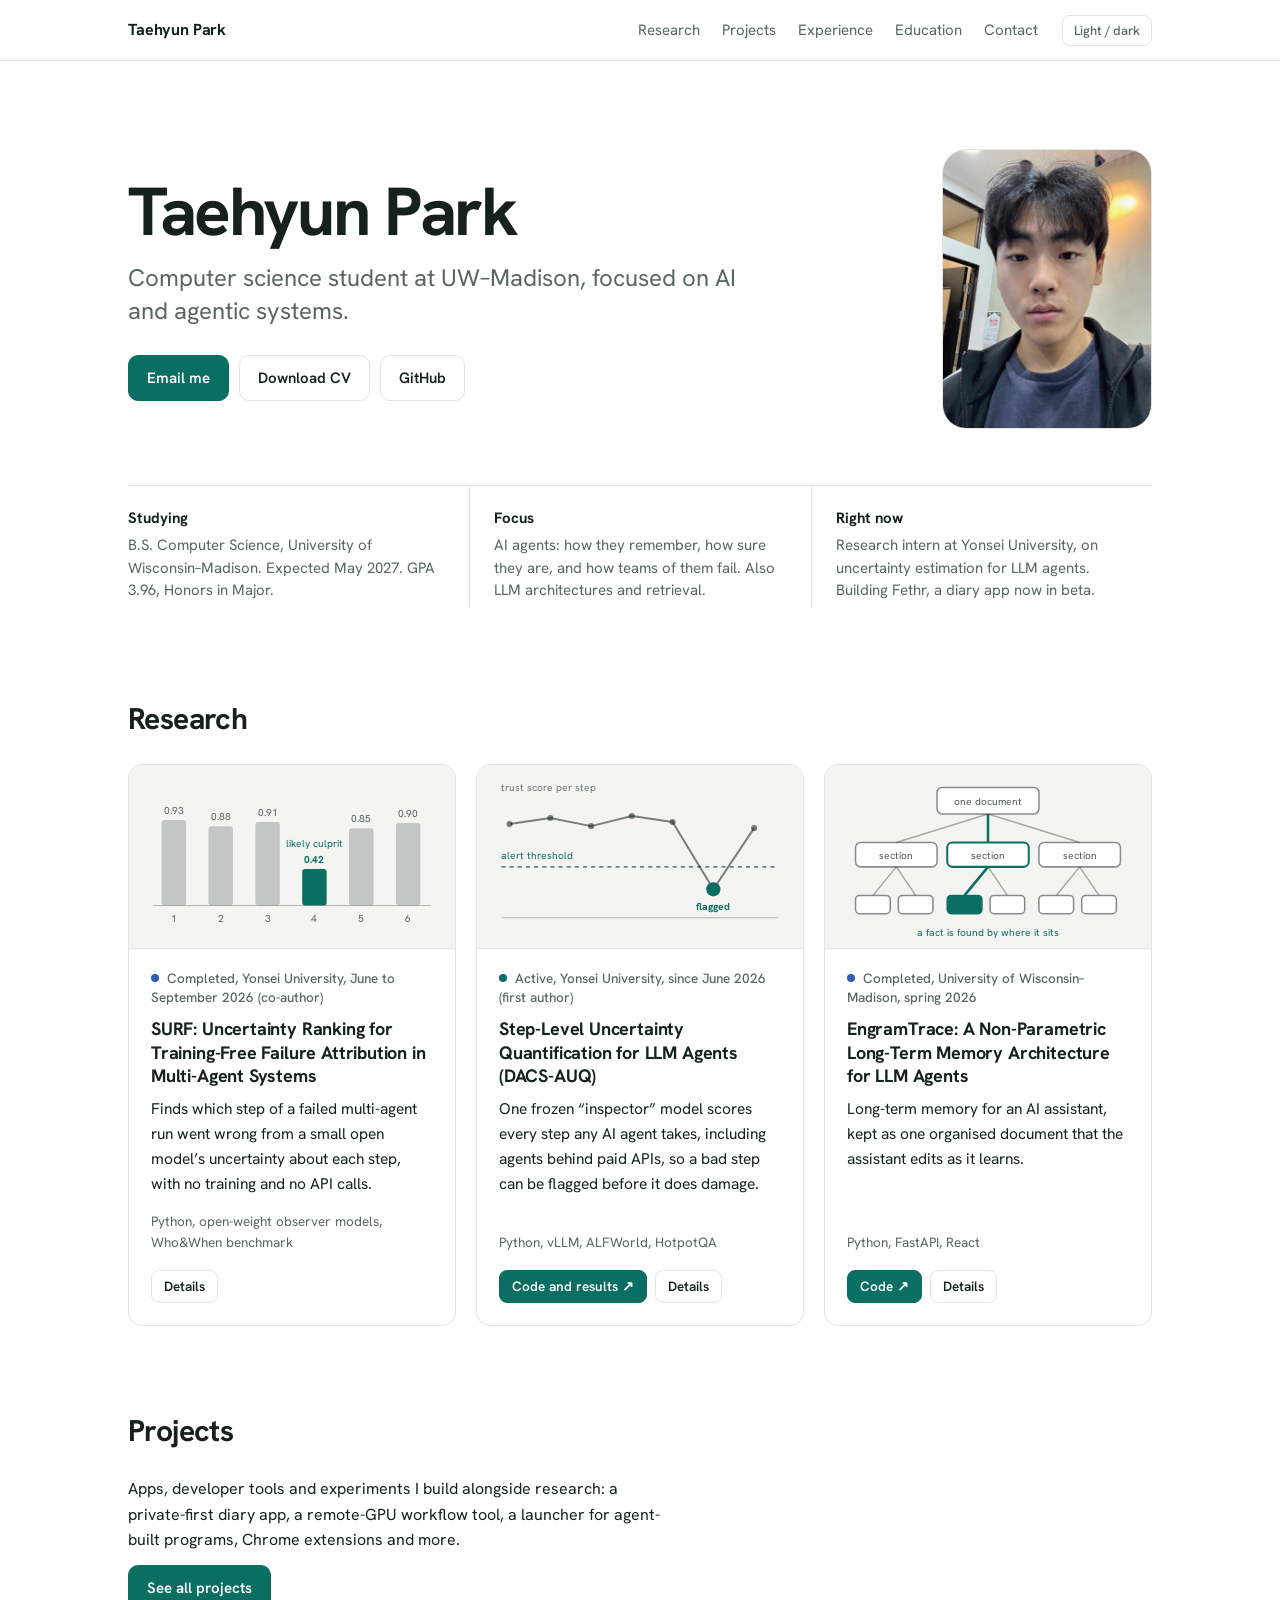
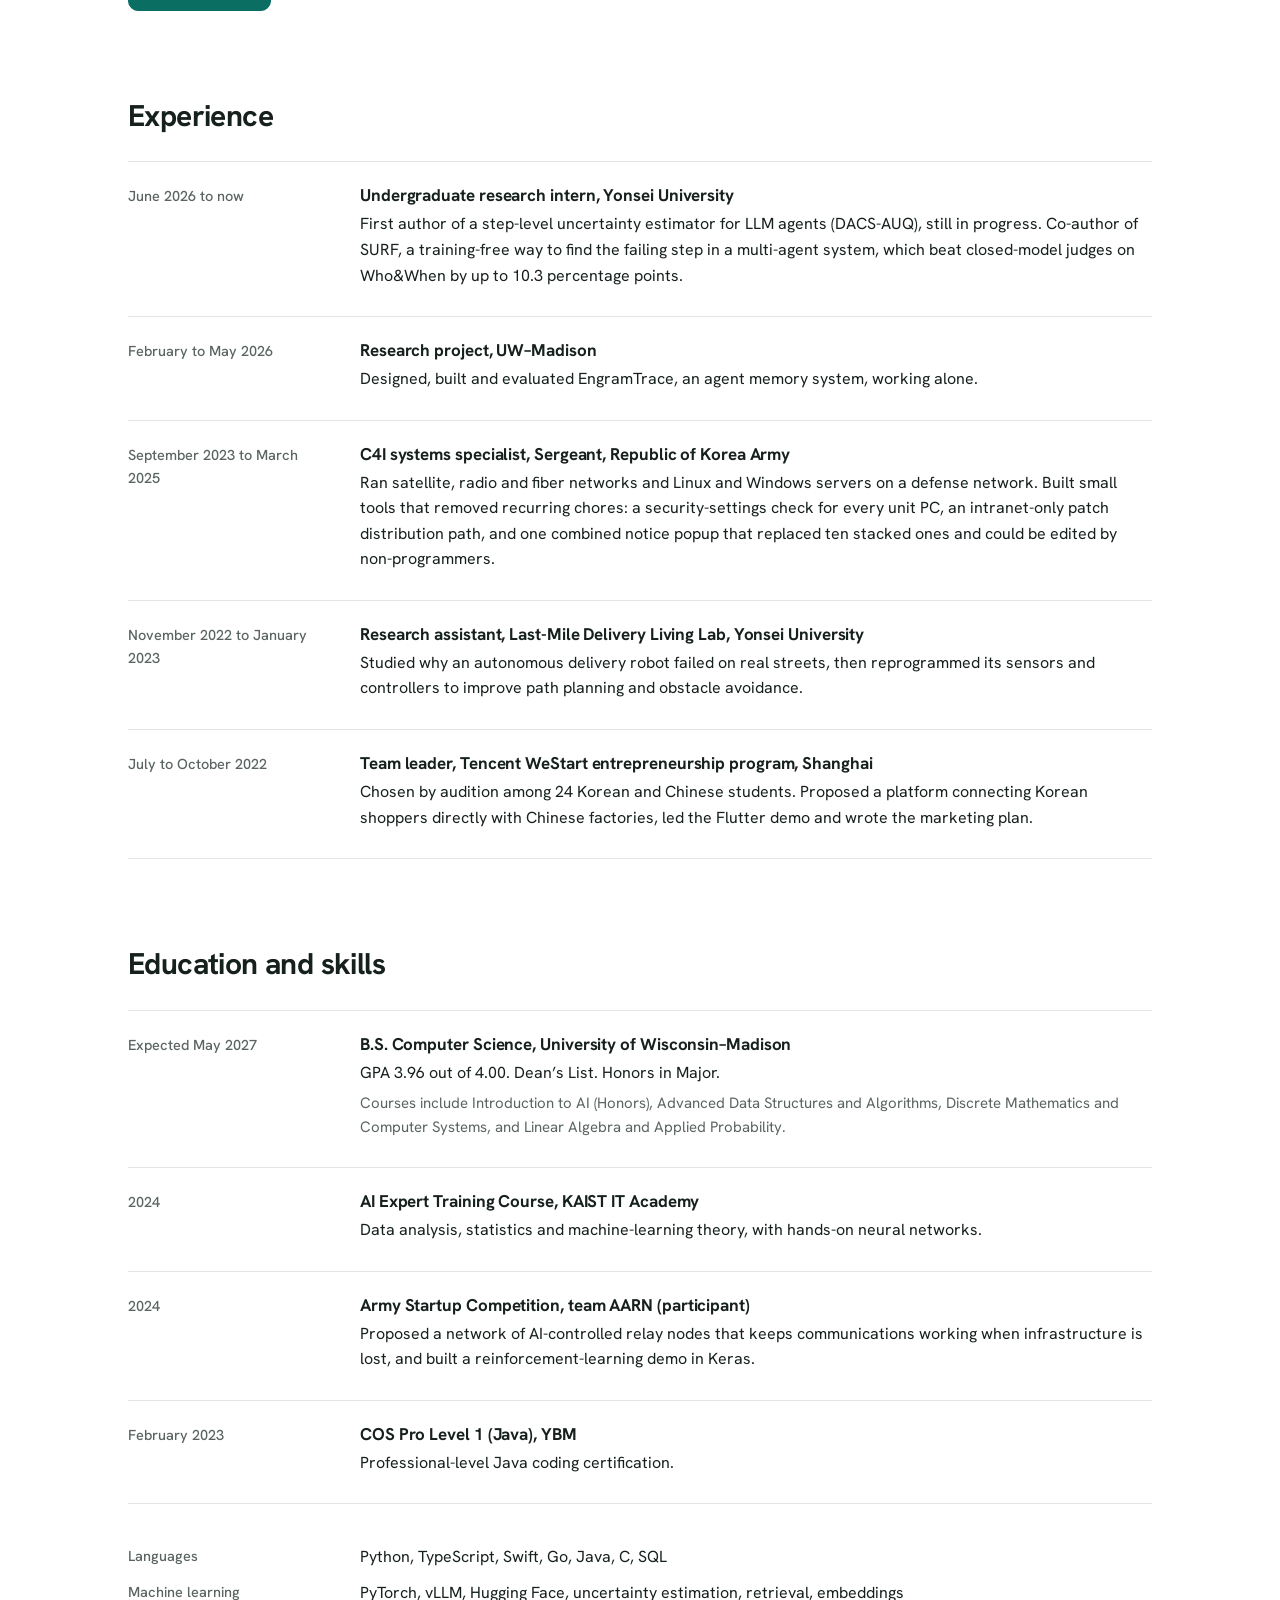
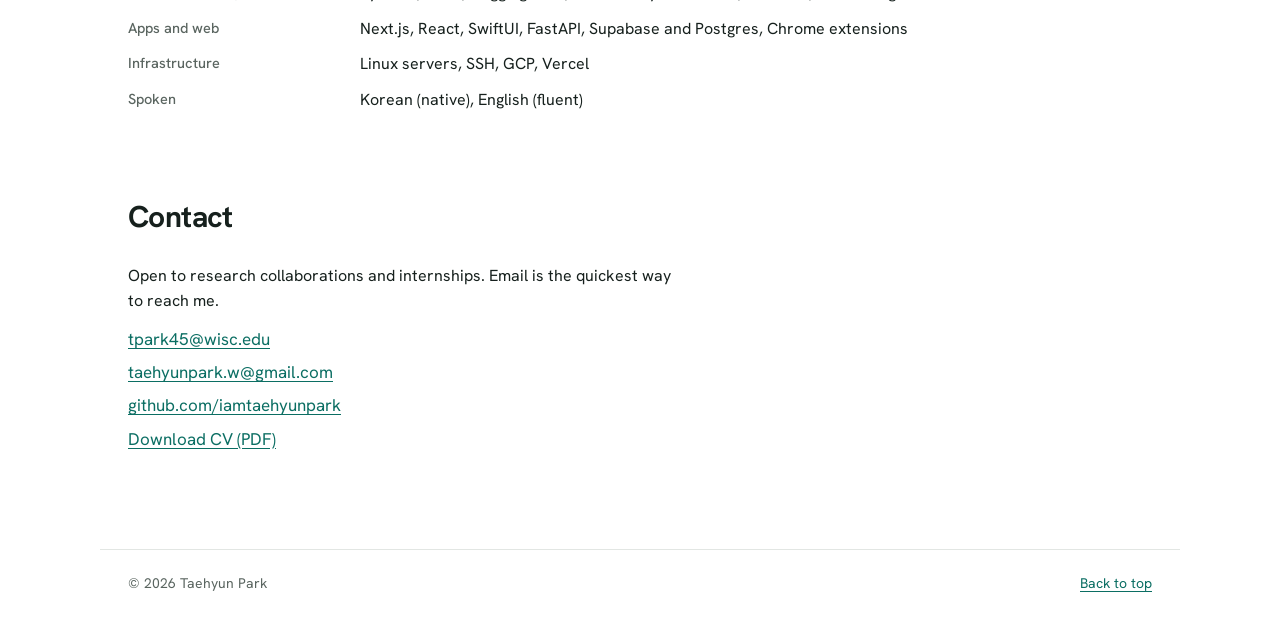
==== commit 18930fbe: "Show card links and a Details button as visible buttons Co-Authored-By: Claude Sonnet 5.5 <noreply@a" ====
--- a/index.html
+++ b/index.html
@@ -14,7 +14,7 @@
 <link rel="preconnect" href="https://fonts.googleapis.com">
 <link rel="preconnect" href="https://fonts.gstatic.com" crossorigin>
 <link rel="stylesheet" href="https://fonts.googleapis.com/css2?family=Hanken+Grotesk:wght@400;500;600;700&display=swap">
-<link rel="stylesheet" href="style.css?v=20261015">
+<link rel="stylesheet" href="style.css?v=20261016">
 <script>
   document.documentElement.classList.remove('no-js');
   try { var t = localStorage.getItem('theme'); if (t) document.documentElement.setAttribute('data-theme', t); } catch (e) {}
@@ -299,6 +299,6 @@
   </div>
 </dialog>
 
-<script src="script.js?v=20260920001847"></script>
+<script src="script.js?v=20261016"></script>
 </body>
 </html>
--- a/style.css
+++ b/style.css
@@ -91,6 +91,8 @@
 .s-paused { background: var(--st-paused); }
 .s-retired { background: var(--st-retired); }
 .card h3 { font-size: 18px; line-height: 1.3; letter-spacing: -0.01em; font-weight: 700; margin-bottom: 10px; }
+.card-actions { display: flex; flex-wrap: wrap; gap: 8px; margin-top: 16px; position: relative; z-index: 1; }
+.btn.small { padding: 6px 12px; font-size: 13.5px; border-radius: 8px; font-family: inherit; cursor: pointer; line-height: 1.4; }
 .open { all: unset; cursor: pointer; }
 .open::after { content: ""; position: absolute; inset: 0; }
 .open:focus-visible { outline: 2px solid var(--accent); outline-offset: 4px; border-radius: 4px; }
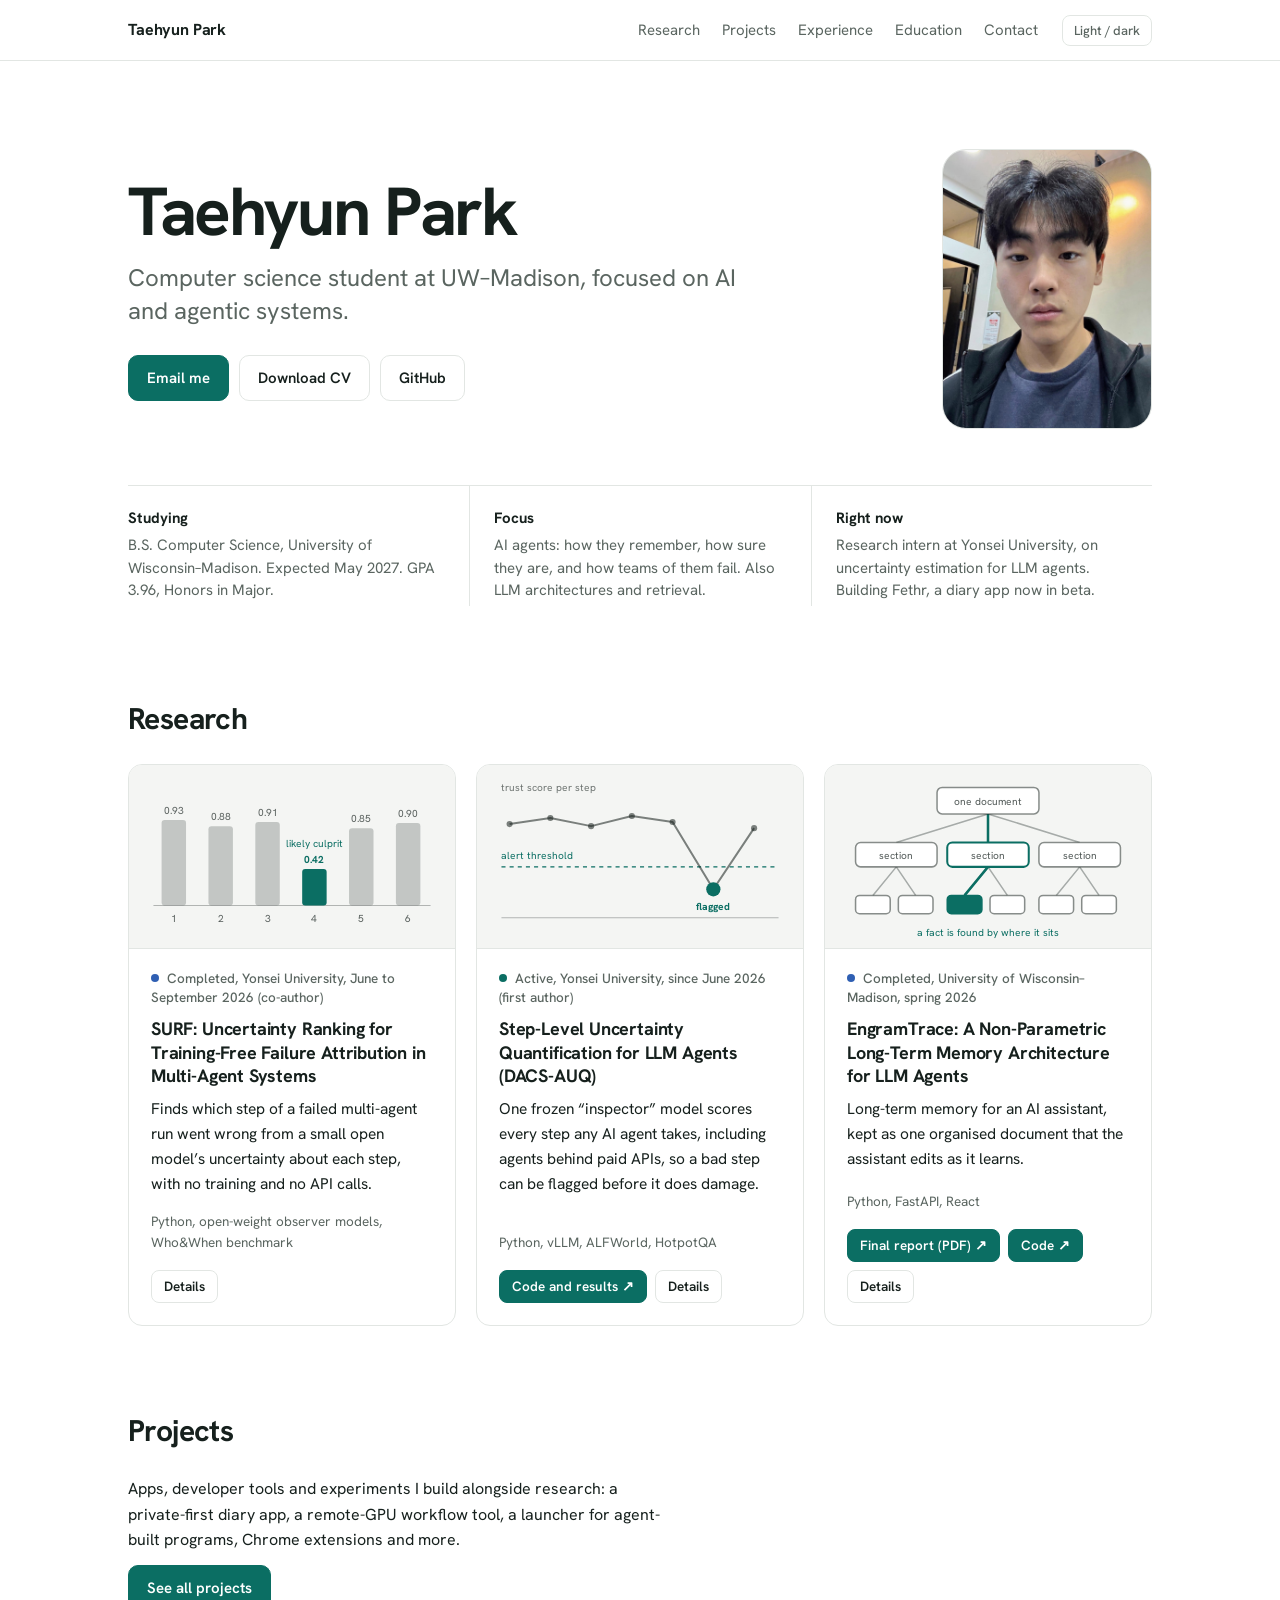
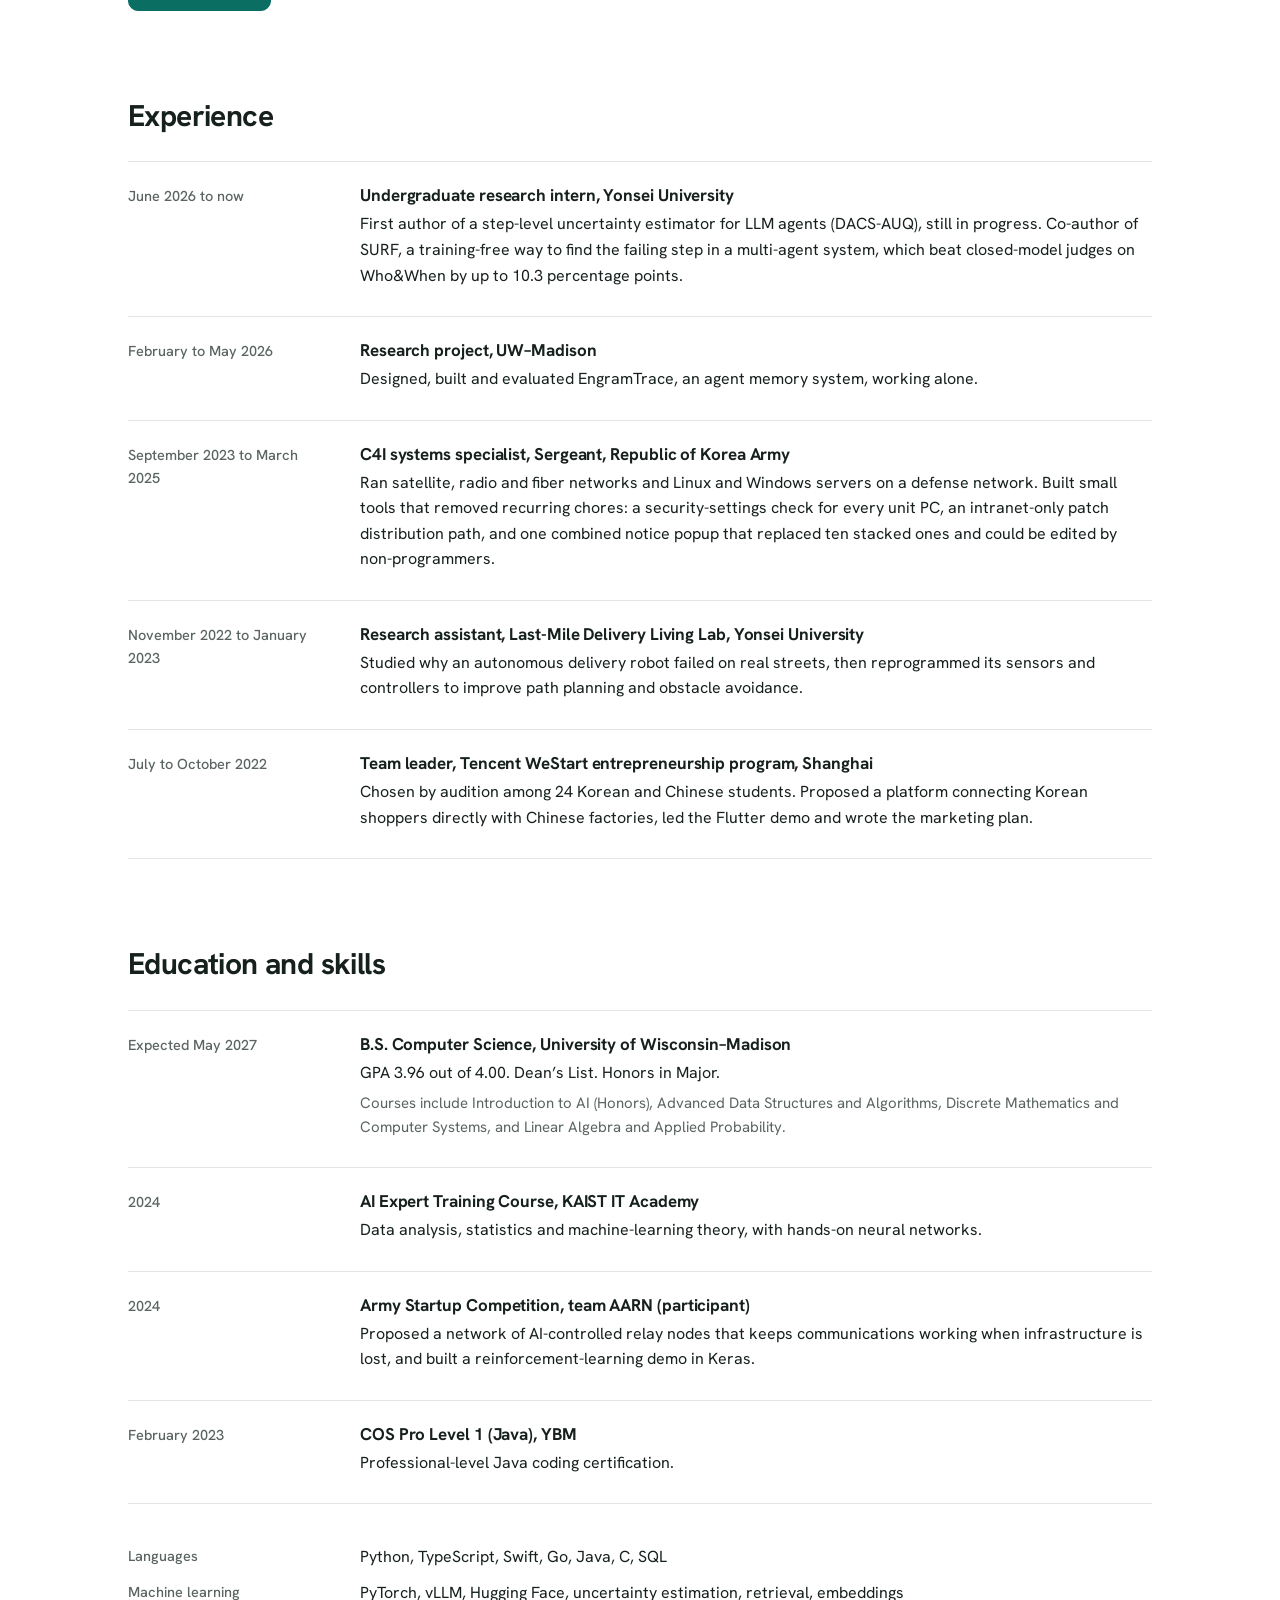
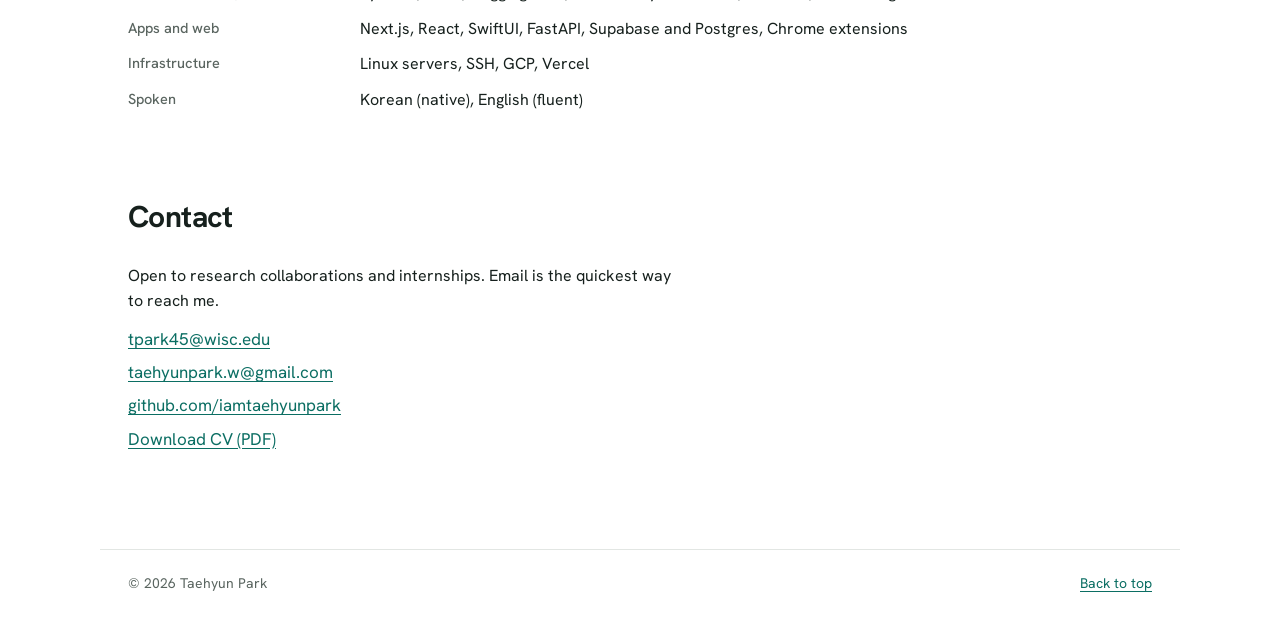
==== commit b659bfab: "Link EngramTrace final report from portfolio" ====
--- a/index.html
+++ b/index.html
@@ -189,7 +189,7 @@
             <li>The memory opens in any browser, so a person can read and correct it.</li>
             <li>Tested on all 2,417 questions of MuSiQue, a hard multi-step question benchmark, feeding every passage through the live memory first: 0.646 answer F1 and 0.515 exact match, using open models on a single GPU. Comparisons with plain retrieval baselines are still to come.</li>
           </ul>
-          <p class="full-links"><a href="https://github.com/iamtaehyunpark/EngramTrace">Code</a></p>
+          <p class="full-links"><a href="https://github.com/iamtaehyunpark/EngramTrace/blob/main/EngramTrace.pdf">Final report (PDF)</a> <a href="https://github.com/iamtaehyunpark/EngramTrace">Code</a></p>
         </div>
       </article>
 
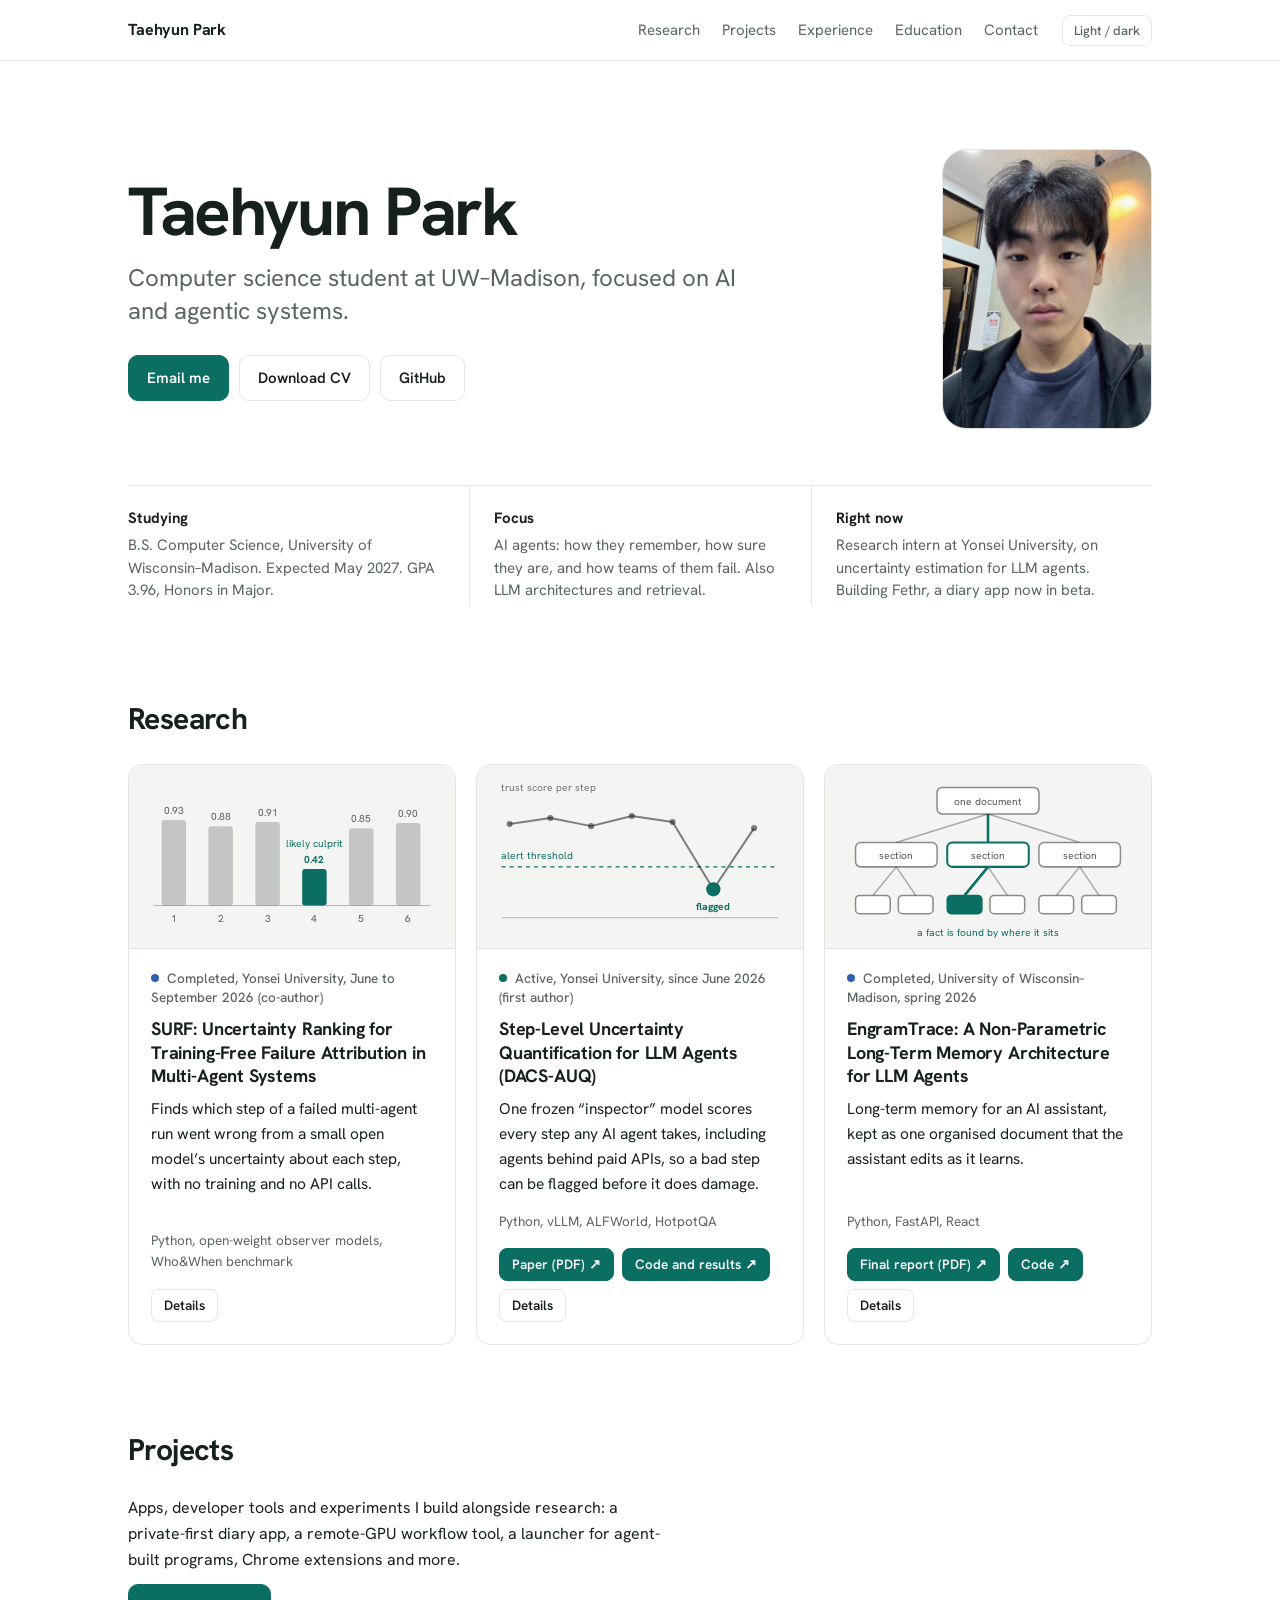
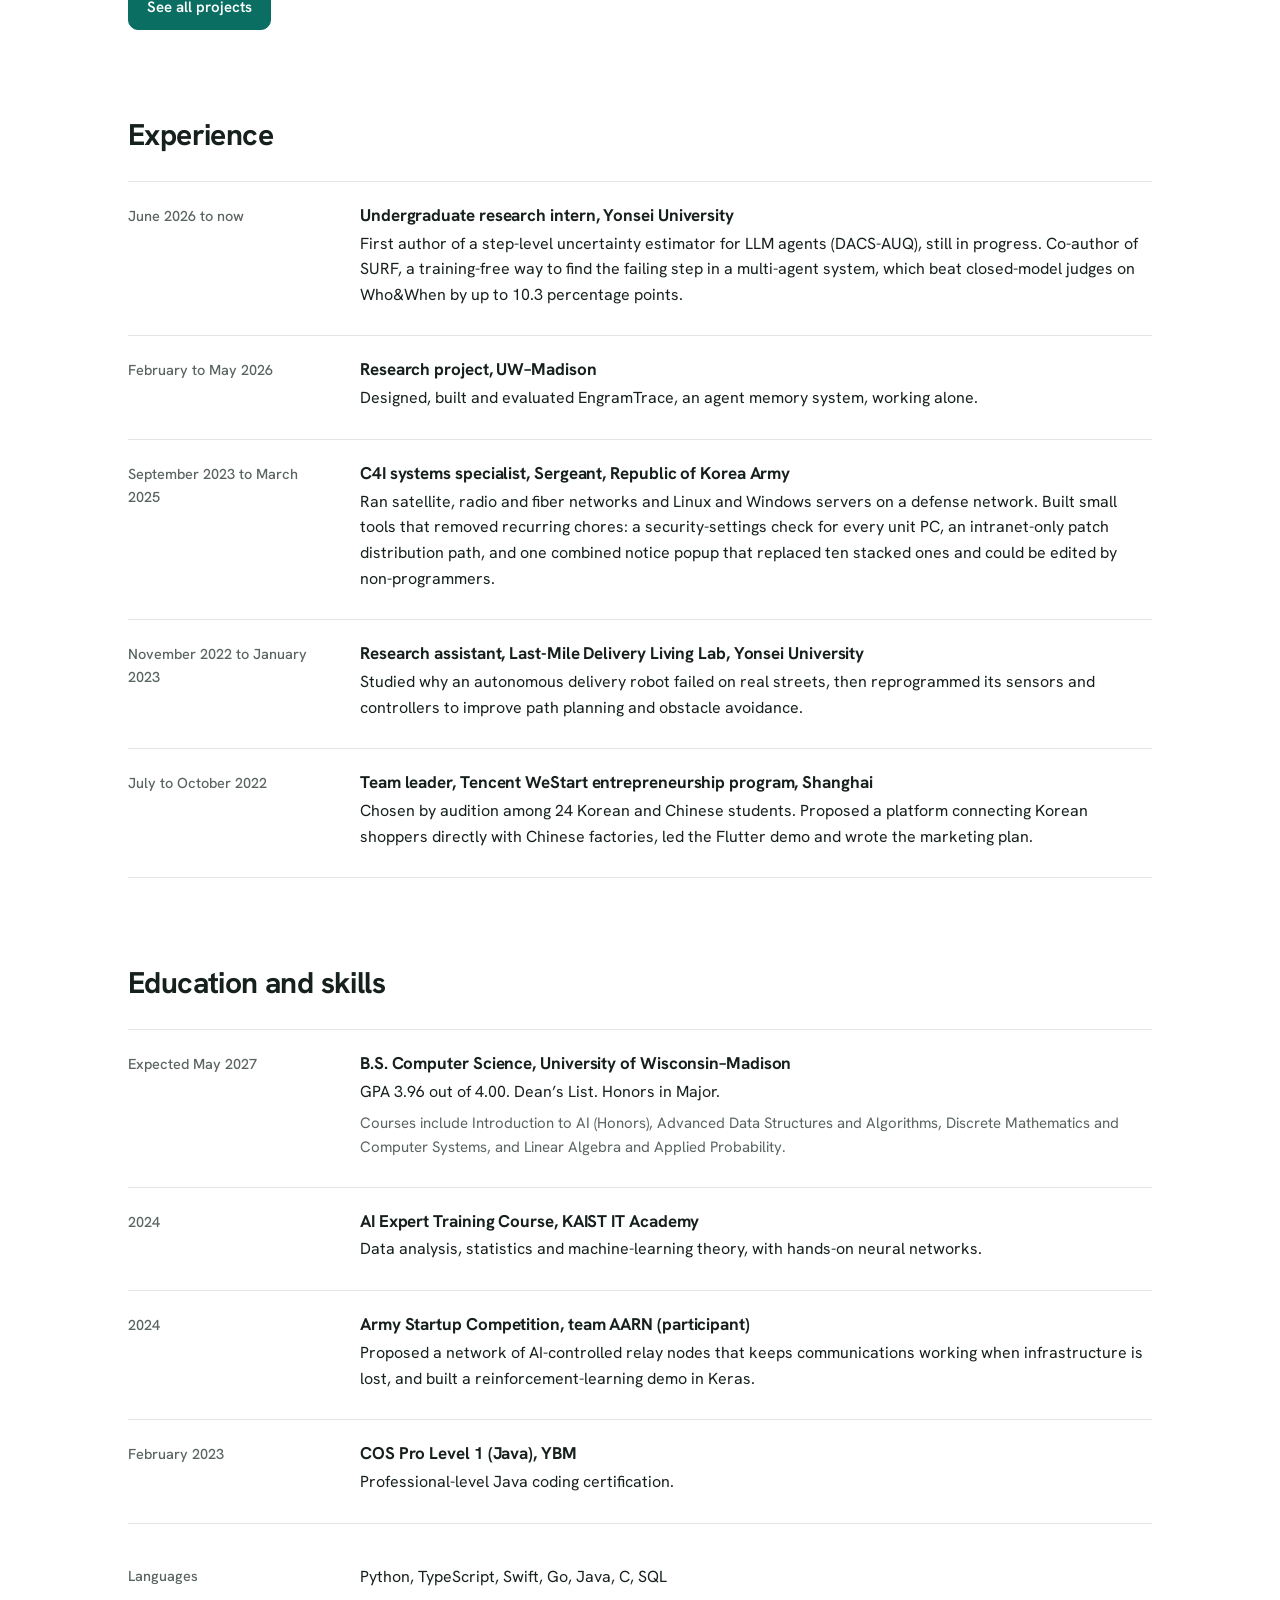
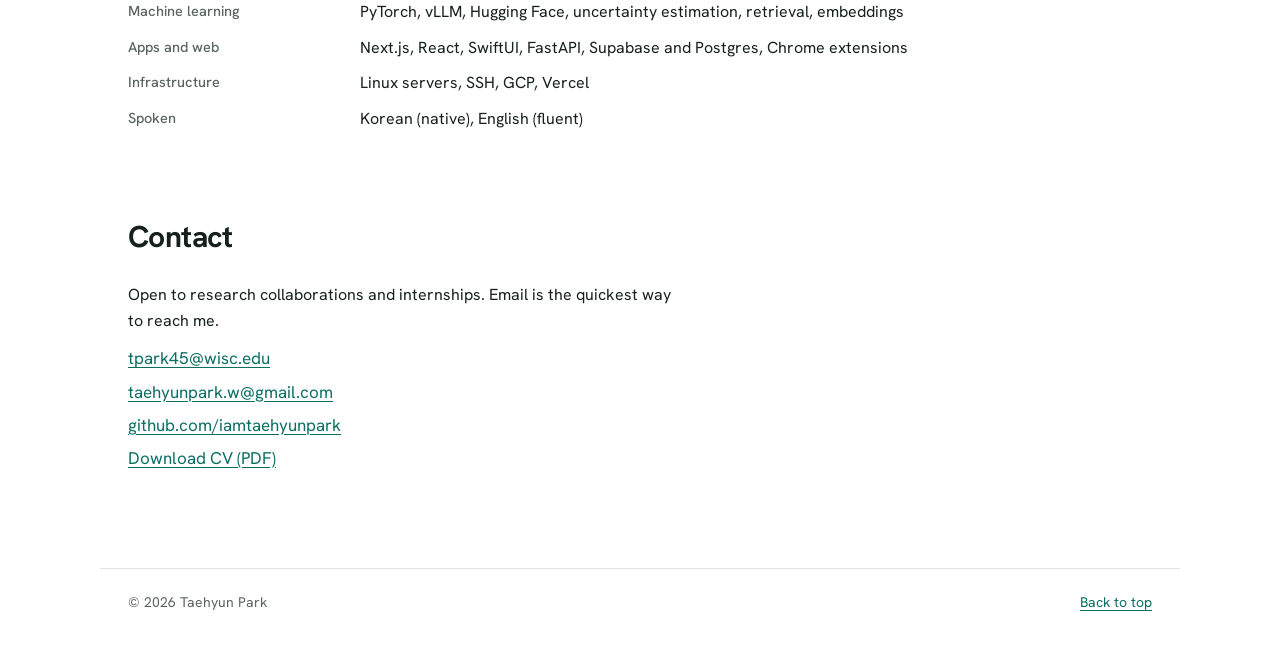
==== commit 78a6d874: "Link DACS-AUQ final paper from portfolio" ====
--- a/index.html
+++ b/index.html
@@ -144,10 +144,10 @@
           <ul>
             <li>Built and released a corpus of about 62,000 labelled steps from 6 model families on household tasks in a text world (ALFWorld) and multi-part questions (HotpotQA), under three definitions of “error”.</li>
             <li>No agent’s own confidence signal carried over to other agents, and judging whole runs is confounded by how long the run is.</li>
-            <li>Caught mistakes better than the agents’ own self-checks in 10 of 11 settings, at about 1/100 the cost of using GPT-4o as the judge. The gain splits into the inspector’s skill and a measured tendency of agents to be lenient on themselves.</li>
+            <li>Caught mistakes better than the agents’ own self-checks in 9 of 11 settings under the strictest error definition, and all 11 under the others, at about 1/100 the cost of using GPT-4o as the judge. The gain splits into the inspector’s skill and a measured tendency of agents to be lenient on themselves.</li>
             <li>Chooses when to raise the alarm for a new agent without any labelled mistakes from that agent: 12 of 16 held-out tests landed within tolerance across four inspector types.</li>
           </ul>
-          <p class="full-links"><a href="https://github.com/iamtaehyunpark/DACS-AUQ">Code and results</a></p>
+          <p class="full-links"><a href="https://github.com/iamtaehyunpark/DACS-AUQ/blob/main/paper.pdf">Paper (PDF)</a> <a href="https://github.com/iamtaehyunpark/DACS-AUQ">Code and results</a></p>
         </div>
       </article>
 
